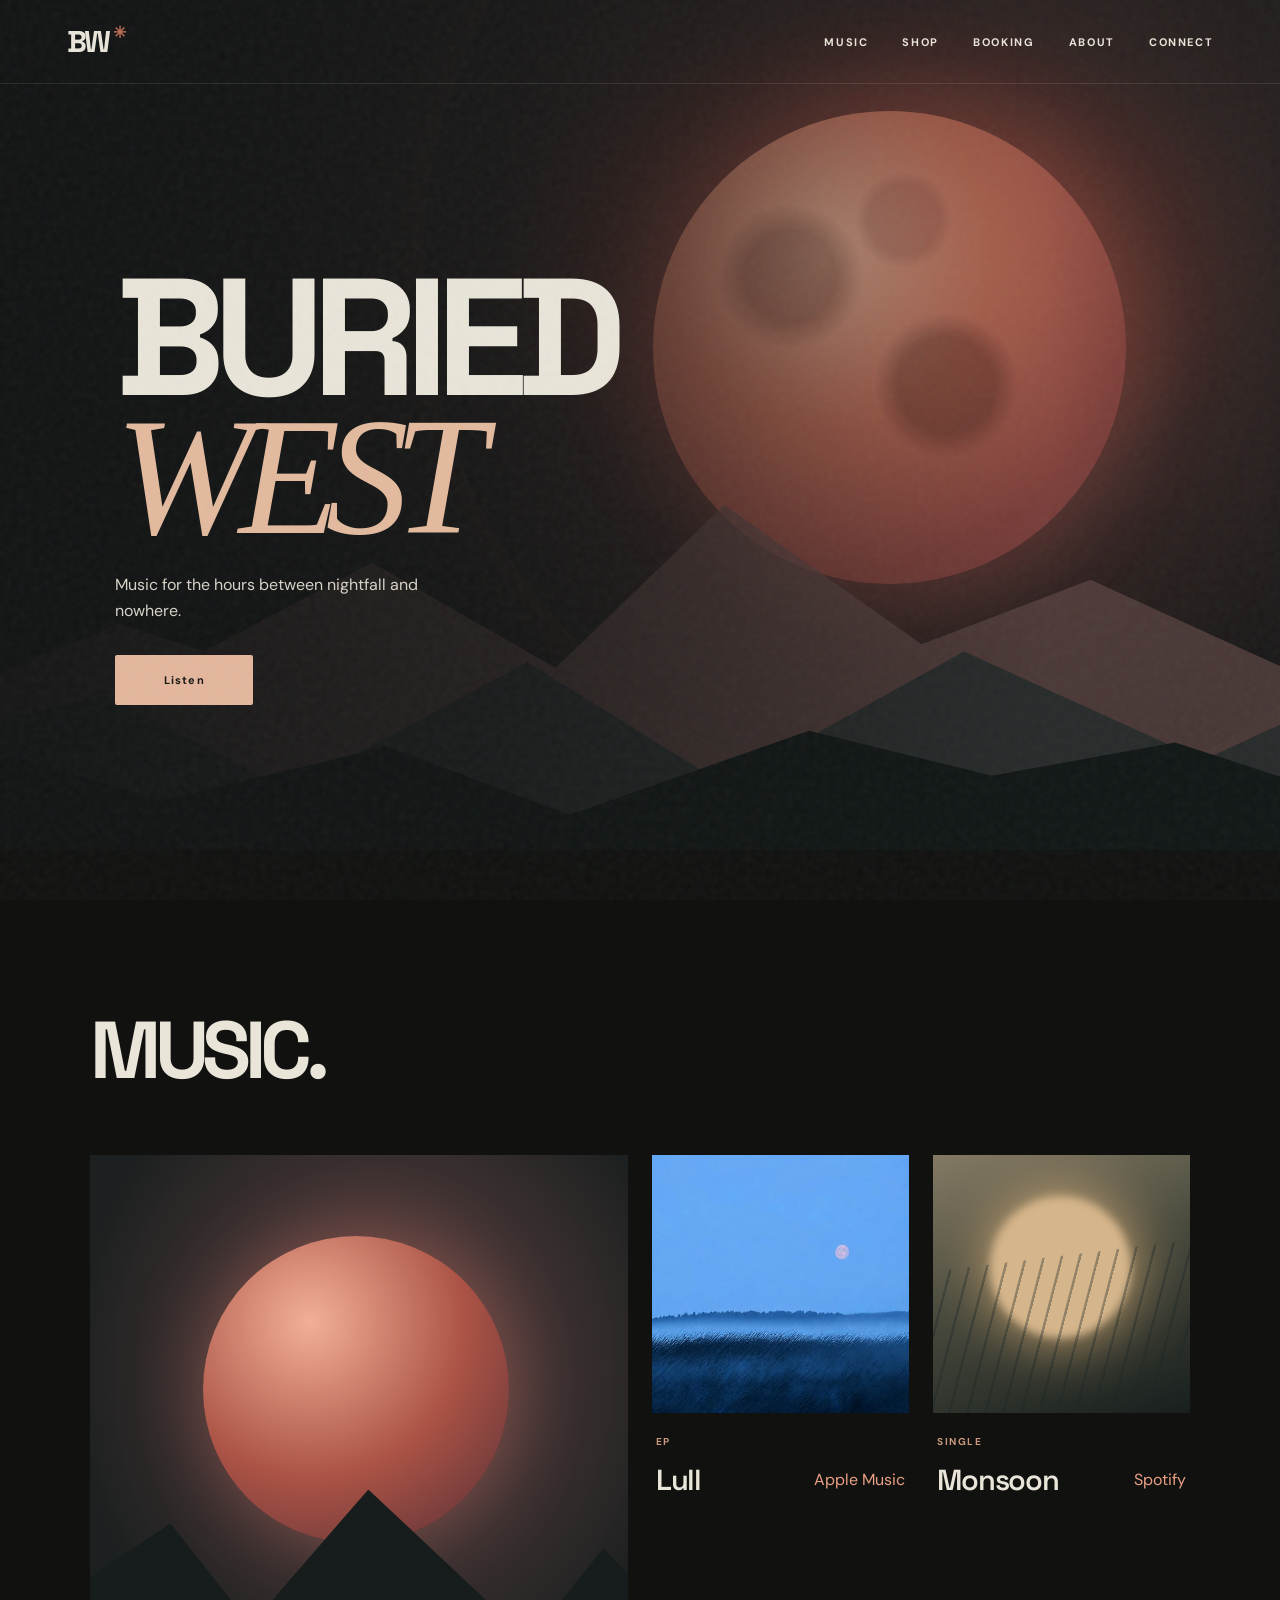
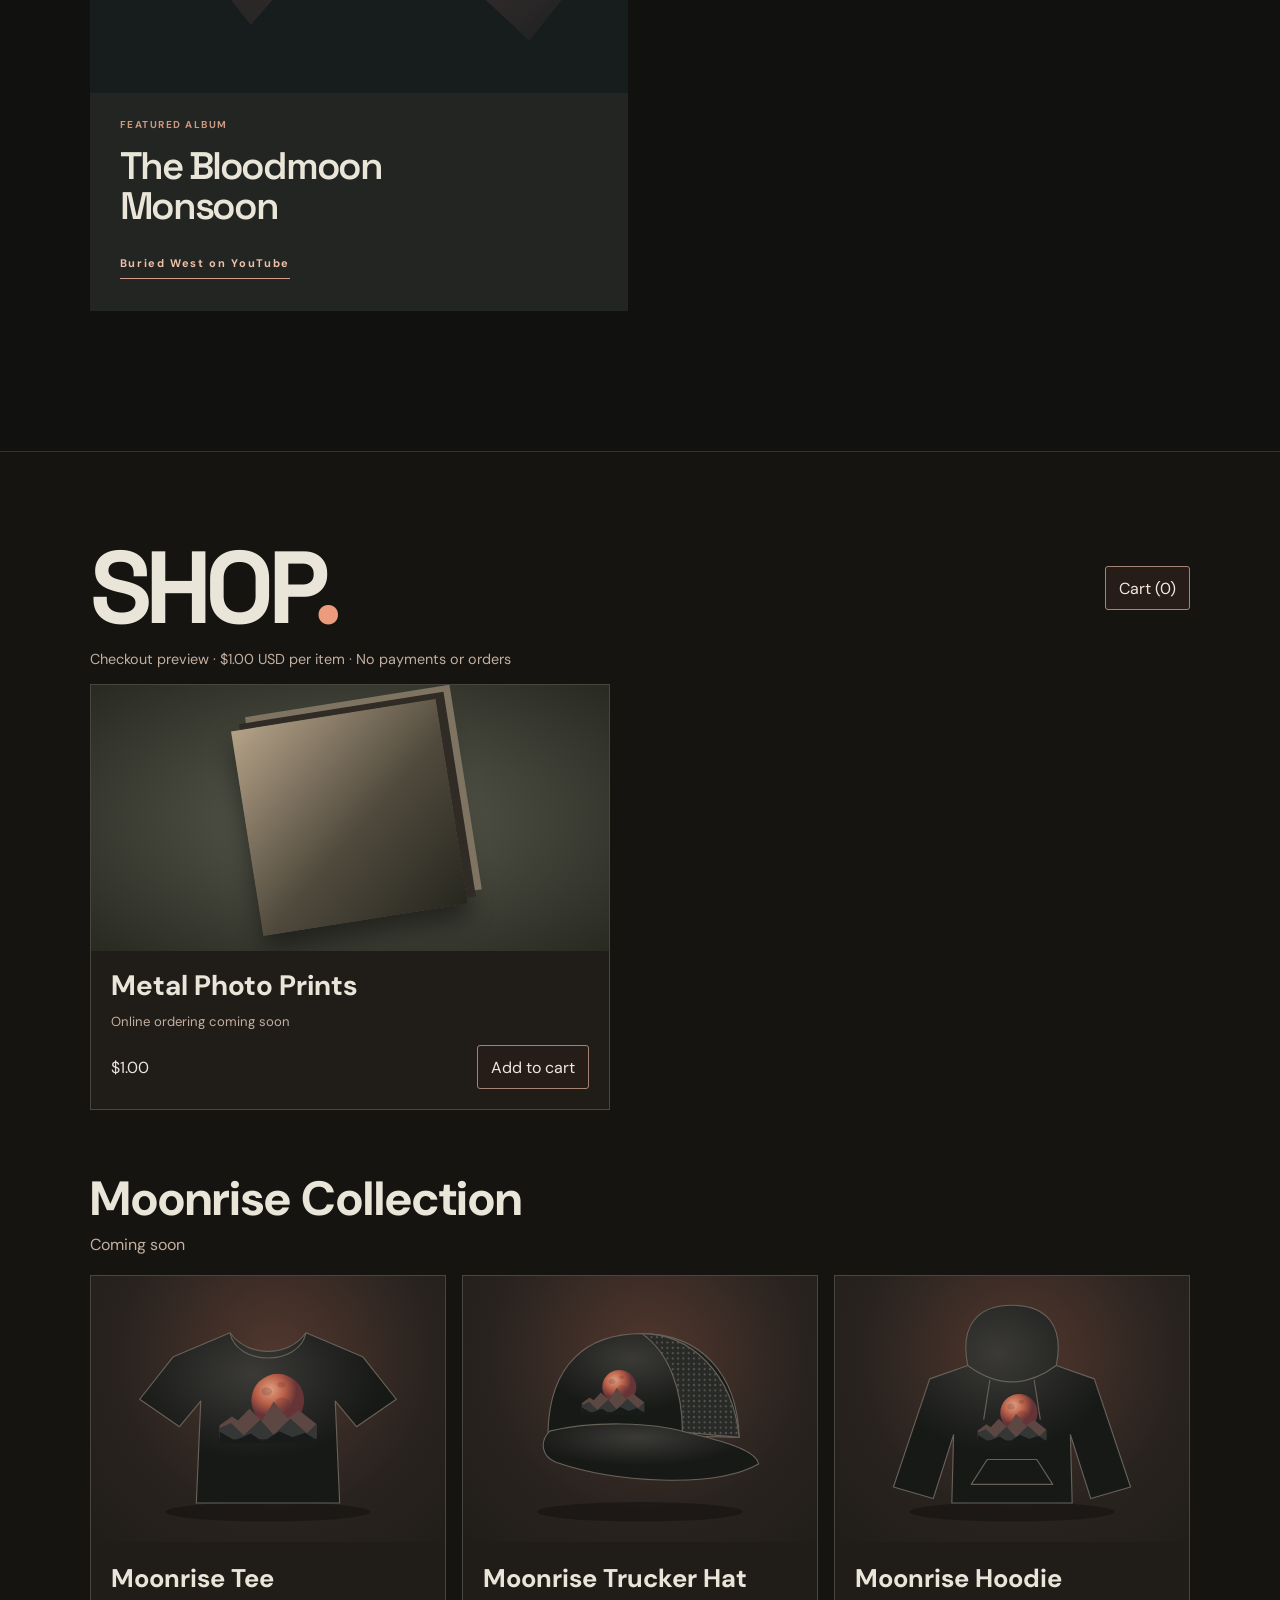
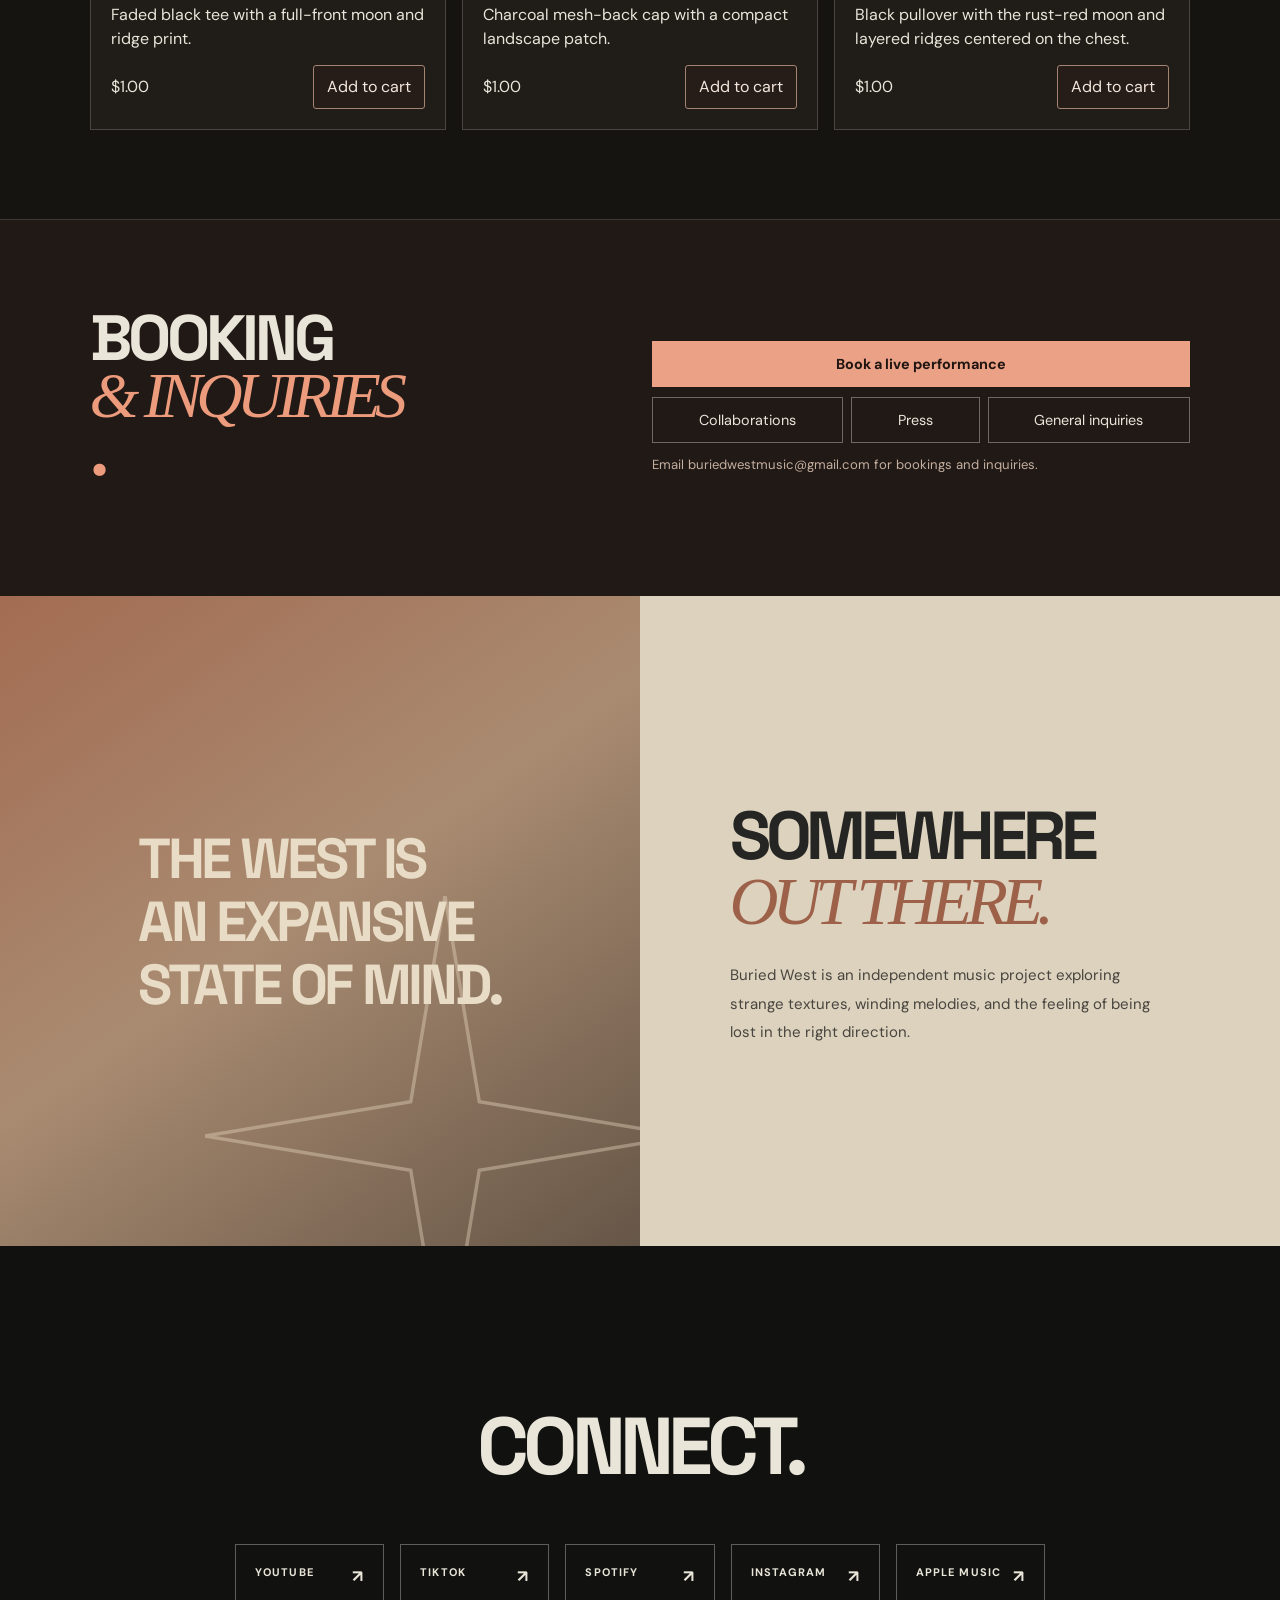
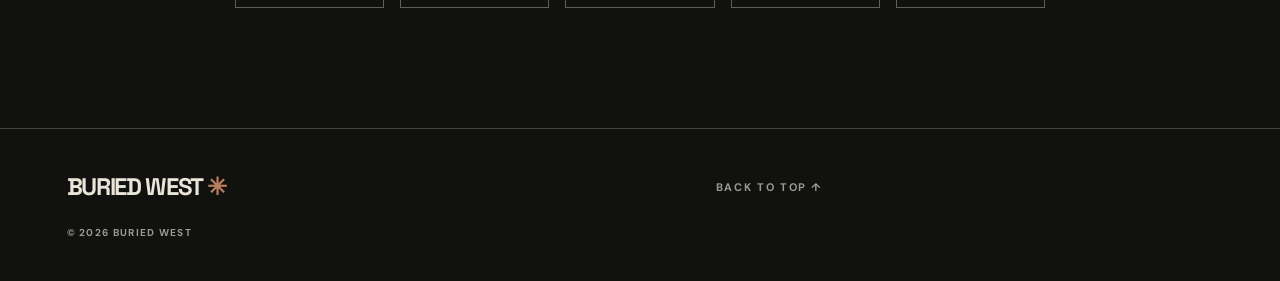
==== index.html @ c168d778 "Polish Buried West and add demo cart" ====
<!DOCTYPE html>
<html lang="en">
<head>
  <meta charset="utf-8" />
  <meta name="viewport" content="width=device-width, initial-scale=1" />
  <meta name="theme-color" content="#10100f" />
  <meta name="description" content="Buried West. Independent music from somewhere between the desert, the mountains, and the moon. Explore The Bloodmoon Monsoon." />
  <meta property="og:title" content="Buried West | The Bloodmoon Monsoon" />
  <meta property="og:description" content="Independent music. Strange weather. New worlds." />
  <meta property="og:type" content="website" />
  <title>Buried West | Music & Strange Weather</title>
  <link rel="icon" type="image/svg+xml" href="favicon.svg" />
  <link rel="stylesheet" href="styles.css?v=polish-1" />
</head>
<body>
  <div class="texture" aria-hidden="true"></div>
  <header class="site-header" id="top">
    <a class="wordmark" href="#top" aria-label="Buried West, home">BW<span class="wordmark-spark">✳</span></a>
    <nav aria-label="Main navigation">
      <a href="#music">MUSIC</a>
      <a href="#shop">SHOP</a>
      <a href="#booking">BOOKING</a>
      <a href="#about">ABOUT</a>
      <a href="#connect">CONNECT</a>
    </nav>
  </header>

  <main>
    <section class="hero" aria-labelledby="hero-title">
      <div class="hero-landscape" aria-hidden="true">
        <div class="halo"></div><div class="moon"></div>
        <div class="mountain mountain-back"></div><div class="mountain mountain-mid"></div><div class="mountain mountain-front"></div>
      </div>
      <div class="hero-content">
        <h1 id="hero-title">BURIED<br><em>WEST</em></h1>
        <p class="hero-subtitle">Music for the hours between nightfall and nowhere.</p>
        <div class="hero-actions">
          <a class="button button-primary" href="#music">Listen</a>
        </div>
      </div>
    </section>


    <section class="section music-section" id="music" aria-labelledby="music-title">
      <div class="section-heading"><div><h2 id="music-title">MUSIC<span>.</span></h2></div></div>
      <div class="release-grid">
        <article class="release release-featured">
          <div class="release-art bloodmoon-art" aria-label="Stylized blood-red moon above mountains, placeholder visual for The Bloodmoon Monsoon"><div class="art-moon"></div><div class="art-ridge"></div></div>
          <div class="release-copy"><p class="tag">FEATURED ALBUM</p><h3>The Bloodmoon<br>Monsoon</h3><a class="underlined-link" href="https://www.youtube.com/@buriedwest" target="_blank" rel="noopener noreferrer">Buried West on YouTube</a></div>
        </article>
        <article class="release release-small"><div class="release-art"><img src="lull-cover.jpg" alt="Lull EP cover by Buried West" width="472" height="472" style="display:block;width:100%;height:100%;object-fit:cover" loading="lazy" /></div><div class="small-copy"><p class="tag">EP</p><h3>Lull</h3><a class="release-listen" href="https://music.apple.com/us/album/monsoon/6785330533?i=6785330534" target="_blank" rel="noopener noreferrer" aria-label="Listen to Monsoon from Lull on Apple Music">Apple Music</a></div></article>
        <article class="release release-small"><div class="release-art monsoon-art"><div class="monsoon-sun"></div></div><div class="small-copy"><p class="tag">SINGLE</p><h3>Monsoon</h3><a class="release-listen" href="https://open.spotify.com/track/30j12um608i6By1sResx1j" target="_blank" rel="noopener noreferrer" aria-label="Listen to Monsoon on Spotify">Spotify</a></div></article>
      </div>
    </section>


    <div class="artist-services">
      <section class="artist-section" id="shop" aria-labelledby="shop-title">
        <div class="store-header">
          <h2 id="shop-title">SHOP<span>.</span></h2>
          <button type="button" class="store-button" id="open-cart">Cart (<span id="cart-count">0</span>)</button>
        </div>
        <p class="store-test-note">Checkout preview · $1.00 USD per item · No payments or orders</p>
        <p id="cart-status" class="visually-hidden" role="status"></p>
        <div class="shop-grid">
          <article class="shop-card shop-feature">
            <div class="shop-art shop-art-releases" aria-hidden="true"><span class="release-sleeve"></span></div>
            <div class="shop-copy">
              
              <h3>Metal Photo Prints</h3>
              
              <p class="shop-note">Online ordering coming soon</p><div class="store-item-actions"><span>$1.00</span><button type="button" class="store-button" data-product="Metal Photo Prints" aria-label="Add Metal Photo Prints to cart">Add to cart</button></div>
            </div>
          </article>
        </div>
        <div class="merch-heading">
          <h3>Moonrise Collection</h3>
          <p>Coming soon</p>
        </div>
        <div class="merch-grid">
          <article class="shop-card">
            <div class="merch-art"><img src="moonrise-tee.svg" alt="Moonrise Tee design mockup with a rust-red moon and mountain ridges" width="400" height="300" loading="lazy"></div>
            <div class="shop-copy"><h4>Moonrise Tee</h4><p>Faded black tee with a full-front moon and ridge print.</p><div class="store-item-actions"><span>$1.00</span><button type="button" class="store-button" data-product="Moonrise Tee" aria-label="Add Moonrise Tee to cart">Add to cart</button></div></div>
          </article>
          <article class="shop-card">
            <div class="merch-art"><img src="moonrise-trucker-hat.svg" alt="Moonrise Trucker Hat design mockup with a rust-red moon and mountain ridges" width="400" height="300" loading="lazy"></div>
            <div class="shop-copy"><h4>Moonrise Trucker Hat</h4><p>Charcoal mesh-back cap with a compact landscape patch.</p><div class="store-item-actions"><span>$1.00</span><button type="button" class="store-button" data-product="Moonrise Trucker Hat" aria-label="Add Moonrise Trucker Hat to cart">Add to cart</button></div></div>
          </article>
          <article class="shop-card">
            <div class="merch-art"><img src="moonrise-hoodie.svg" alt="Moonrise Hoodie design mockup with a rust-red moon and mountain ridges" width="400" height="300" loading="lazy"></div>
            <div class="shop-copy"><h4>Moonrise Hoodie</h4><p>Black pullover with the rust-red moon and layered ridges centered on the chest.</p><div class="store-item-actions"><span>$1.00</span><button type="button" class="store-button" data-product="Moonrise Hoodie" aria-label="Add Moonrise Hoodie to cart">Add to cart</button></div></div>
          </article>
        </div>
      </section>
      <section class="artist-section booking-section" id="booking" aria-labelledby="booking-title">
        <div>
          <h2 id="booking-title">BOOKING <em>&amp; INQUIRIES</em><span>.</span></h2>
          
        </div>
        <div class="booking-options">
          <a class="booking-email booking-primary" href="mailto:buriedwestmusic@gmail.com?subject=Buried%20West%20live%20booking%20inquiry&amp;body=Event%20date%3A%0ACity%3A%0AVenue%3A%0ABrief%20event%20description%3A">Book a live performance</a>
          <div class="booking-secondary">
            <a class="booking-email" href="mailto:buriedwestmusic@gmail.com?subject=Buried%20West%20collaboration%20inquiry">Collaborations</a>
            <a class="booking-email" href="mailto:buriedwestmusic@gmail.com?subject=Buried%20West%20press%20inquiry">Press</a>
            <a class="booking-email" href="mailto:buriedwestmusic@gmail.com?subject=Buried%20West%20general%20inquiry">General inquiries</a>
          </div>
          <p class="shop-note">Email buriedwestmusic@gmail.com for bookings and inquiries.</p>
        </div>
      </section>
    </div>
    <section class="about-section" id="about" aria-labelledby="about-title"><div class="about-design"><span>THE WEST IS<br>AN EXPANSIVE<br>STATE OF MIND.</span><svg class="star" viewBox="0 0 140 140" aria-hidden="true"><path d="M70 0L80 60L140 70L80 80L70 140L60 80L0 70L60 60Z" fill="none" stroke="currentColor" stroke-width="1"/></svg></div><div class="about-copy"><h2 id="about-title">SOMEWHERE<br><em>OUT THERE.</em></h2><p>Buried West is an independent music project exploring strange textures, winding melodies, and the feeling of being lost in the right direction.</p></div></section>
    <section class="connect-section" id="connect" aria-labelledby="connect-title"><h2 id="connect-title">CONNECT<span>.</span></h2><div class="social-links"><a href="https://www.youtube.com/@buriedwest" target="_blank" rel="noopener noreferrer">YOUTUBE <span>↗</span></a><a href="https://www.tiktok.com/@buriedwest" target="_blank" rel="noopener noreferrer">TIKTOK <span>↗</span></a><a href="https://open.spotify.com/artist/3DHJV2hUNNPTGUX0SxPEcs" target="_blank" rel="noopener noreferrer">SPOTIFY <span>↗</span></a><a href="https://www.instagram.com/buriedwest/" target="_blank" rel="noopener noreferrer">INSTAGRAM <span>↗</span></a><a href="https://music.apple.com/us/artist/buried-west/6785065022" target="_blank" rel="noopener noreferrer">APPLE MUSIC <span>↗</span></a></div></section>
  </main>
  <footer><a class="footer-brand" href="#top">BURIED WEST <span>✳</span></a><a href="#top">BACK TO TOP ↑</a><small>© <span id="year">2026</span> BURIED WEST</small></footer>
  <dialog id="store-cart" class="store-cart" aria-labelledby="cart-title">
    <div class="store-header"><h2 id="cart-title">Your cart</h2><button type="button" class="store-button" id="close-cart">Close</button></div>
    <div id="cart-content"></div>
    <div id="cart-summary">
      <p class="cart-total">Subtotal <strong id="cart-total">$0.00</strong></p>
      <p class="store-test-note">Preview only. Shipping, taxes, and payments are disabled.</p>
      <button type="button" class="store-button store-checkout" id="test-checkout">Complete test checkout</button>
    </div>
  </dialog>
  <script src="script.js?v=polish-1" defer></script>
</body></html>
---- styles.css ----
@import url('https://fonts.googleapis.com/css2?family=DM+Sans:wght@400;500;600;700&family=Space+Grotesk:wght@400;500;600;700&display=swap');
:root{--ink:#111210;--paper:#e9e5d9;--rust:#b7583c;--pale:#f1ede1;--muted:#9e9b90}*{box-sizing:border-box}html{scroll-behavior:smooth}body{margin:0;background:var(--ink);color:var(--paper);font-family:'DM Sans',Arial,sans-serif;-webkit-font-smoothing:antialiased}a{color:inherit;text-decoration:none}button,a{touch-action:manipulation}a:focus-visible{outline:2px solid #e6b79c;outline-offset:5px}.texture{position:fixed;inset:0;pointer-events:none;z-index:20;opacity:.14;background-image:url("data:image/svg+xml,%3Csvg viewBox='0 0 160 160' xmlns='http://www.w3.org/2000/svg'%3E%3Cfilter id='n'%3E%3CfeTurbulence type='fractalNoise' baseFrequency='.81' numOctaves='3' stitchTiles='stitch'/%3E%3C/filter%3E%3Crect width='100%25' height='100%25' filter='url(%23n)' opacity='.35'/%3E%3C/svg%3E")}.site-header{height:84px;display:flex;align-items:center;justify-content:space-between;padding:0 clamp(24px,5.2vw,90px);border-bottom:1px solid #ffffff19;position:absolute;z-index:15;top:0;width:100%}.wordmark{font:700 30px 'Space Grotesk',sans-serif;letter-spacing:-.1em}.wordmark-spark{color:#bd6b52;font-size:16px;margin-left:5px;vertical-align:top}.site-header nav{display:flex;gap:36px}.site-header nav a,.header-listen,.eyebrow,.hero-footnote,.tag,.underlined-link,.section-note,.release-disclaimer,.connect-caption,footer,.intro-band,.text-link{font-size:11px;font-weight:700;letter-spacing:.15em}.site-header nav a,.header-listen{transition:color .2s}.site-header nav a:hover,.header-listen:hover{color:#ec9b7c}.header-listen{border:1px solid #e9e5d96b;border-radius:999px;padding:12px 19px}.hero{height:min(850px,100svh);min-height:630px;position:relative;display:flex;align-items:center;overflow:hidden;background:radial-gradient(ellipse at 69% 31%,#69352c 0%,#2a2322 31%,#131515 69%,#101312 100%)}.hero:before{content:"";position:absolute;inset:0;background:linear-gradient(90deg,#121414ee 0%,#121414a8 39%,transparent 82%);z-index:2}.hero-landscape{position:absolute;inset:0;overflow:hidden}.moon{position:absolute;width:min(37vw,490px);aspect-ratio:1;right:12%;top:13%;border-radius:50%;background:radial-gradient(circle at 36% 30%,#e0a182 0%,#b95f48 38%,#863d37 72%,#663337 100%);box-shadow:0 0 75px 18px #c95d4e48,0 0 200px 70px #ad413833;filter:saturate(.85)}.moon:after{content:"";position:absolute;inset:0;border-radius:50%;background:radial-gradient(circle at 62% 58%,#2c191a44 0 12%,transparent 18%),radial-gradient(circle at 29% 35%,#5e343552 0 10%,transparent 16%),radial-gradient(circle at 53% 23%,#6f37382b 0 8%,transparent 11%);mix-blend-mode:multiply}.halo{position:absolute;right:-18%;top:-33%;width:85%;aspect-ratio:1;border-radius:50%;border:1px solid #ff977514;box-shadow:0 0 80px #d07a5220}.mountain{position:absolute;inset:auto -5% 0;height:40%;clip-path:polygon(0 73%,13% 51%,19% 59%,31% 33%,44% 64%,56% 16%,70% 57%,82% 38%,100% 72%,100% 100%,0 100%)}.mountain-back{bottom:7%;background:#5d4743;opacity:.7;filter:blur(5px)}.mountain-mid{height:32%;background:#282b2b;clip-path:polygon(0 58%,12% 43%,25% 78%,42% 31%,56% 76%,73% 27%,90% 67%,100% 43%,100% 100%,0 100%)}.mountain-front{height:23%;background:#111716;clip-path:polygon(0 40%,16% 75%,32% 47%,45% 82%,62% 39%,75% 62%,88% 45%,100% 73%,100% 100%,0 100%)}.hero-content{position:relative;z-index:5;margin:92px clamp(24px,9vw,145px) 0}.eyebrow{color:#e8af92}.asterisk{font-size:16px;margin-right:11px}h1,h2,h3,p{margin-top:0}h1,h2{font-family:'Space Grotesk',Arial,sans-serif;font-weight:700;letter-spacing:-.075em}h1{font-size:clamp(90px,13vw,210px);line-height:.83;margin:31px 0 26px}h1 em,h2 em{font-family:Georgia,serif;font-style:italic;font-weight:400;letter-spacing:-.09em}h1 em{color:#e3ba9e}.hero-subtitle{max-width:330px;font-size:16px;line-height:1.65;color:#d7d3c9}.hero-actions{display:flex;gap:26px;align-items:center;margin-top:30px;flex-wrap:wrap}.button{border-radius:2px;display:inline-flex;align-items:center;justify-content:space-between;gap:28px;padding:18px 19px;font-weight:700;font-size:11px;letter-spacing:.11em;transition:transform .2s,background .2s}.button:hover{transform:translateY(-2px)}.button-primary{background:#e4b79d;color:#151513}.button-primary:hover{background:#f2cbb3}.text-link{border-bottom:1px solid #e6ddcb;padding-bottom:8px}.hero-footnote{position:absolute;z-index:5;bottom:32px;left:clamp(24px,5.2vw,90px);right:clamp(24px,5.2vw,90px);display:flex;justify-content:space-between;color:#bbb9b0;font-size:10px}.intro-band{display:flex;align-items:center;justify-content:space-around;gap:20px;background:#d9c8ad;color:#292421;padding:19px 30px;text-align:center}.intro-band p{margin:0}.intro-band span{font-size:18px}.section{max-width:1480px;margin:auto;padding:140px clamp(24px,7vw,110px)}.section-heading{display:flex;justify-content:space-between;align-items:end;margin-bottom:65px;gap:20px}.section-heading h2,.about-copy h2,.connect-section h2{font-size:clamp(46px,6.3vw,96px);line-height:.97;margin:22px 0 0}.section-heading h2 em,.about-copy h2 em{color:#bb7f69}.muted{color:#b58d77}.section-note{max-width:195px;line-height:2;color:#9e9b90;margin-bottom:8px}.release-grid{display:grid;grid-template-columns:1.15fr .55fr .55fr;gap:24px}.release{min-width:0}.release-featured{background:#232522}.release-art{aspect-ratio:1;position:relative;overflow:hidden}.bloodmoon-art{background:radial-gradient(ellipse at 54% 40%,#774e4a 0,#3b3030 45%,#1d2020 75%)}.art-moon{position:absolute;aspect-ratio:1;width:57%;left:21%;top:15%;border-radius:50%;background:radial-gradient(circle at 35% 28%,#f2b096,#aa5245 53%,#522e36);box-shadow:0 0 70px #ae655c80}.art-ridge{position:absolute;bottom:-2%;height:42%;width:115%;left:-8%;background:#171c1c;clip-path:polygon(0 57%,20% 20%,33% 65%,52% 5%,78% 72%,90% 31%,100% 60%,100% 100%,0 100%)}.art-stamp{position:absolute;bottom:20px;left:22px;font-size:10px;letter-spacing:.2em;font-weight:700;color:#e9dacf;z-index:2}.release-copy{padding:25px 30px 32px}.tag{color:#cc987f;font-size:10px}.release-copy h3{font:600 clamp(26px,3vw,46px)/1.03 'Space Grotesk';letter-spacing:-.06em;margin:15px 0}.release-copy>p:not(.tag){color:#bdbdb4;font-size:14px;line-height:1.7;max-width:330px}.underlined-link{display:inline-block;border-bottom:1px solid #d0a08b;padding:12px 0 8px;margin-top:4px;color:#efc0a8}.lull-art{background:linear-gradient(150deg,#2a3338,#51565b 45%,#202727)}.lull-circle{position:absolute;width:59%;aspect-ratio:1;top:17%;left:21%;border-radius:50%;background:radial-gradient(circle at 38% 34%,#e0d4bf,#807e78 63%,#32353a);box-shadow:0 0 55px #dbd2b64b}.monsoon-art{background:linear-gradient(160deg,#837a64,#494a3e 46%,#181f1d)}.monsoon-sun{position:absolute;left:22%;top:16%;width:55%;aspect-ratio:1;border-radius:50%;background:#d5b58b;filter:blur(4px);box-shadow:0 0 60px #d9af76}.monsoon-art:before{content:"";position:absolute;z-index:1;inset:39% 0 0;background:repeating-linear-gradient(105deg,transparent 0 15px,#1b27275c 16px 18px);transform:skewY(-7deg)}.small-copy{display:flex;align-items:center;gap:10px;flex-wrap:wrap;padding:22px 4px}.small-copy .tag{width:100%;margin:0}.small-copy h3{font:600 29px 'Space Grotesk';letter-spacing:-.04em;margin:0;flex:1}.small-copy a{font-size:22px}.release-disclaimer{color:#84847d;font-weight:500;line-height:1.7;font-size:10px;letter-spacing:.03em;margin:28px 0 0}.about-section{display:grid;grid-template-columns:1fr 1fr;min-height:650px;background:#dcd2bd;color:#252524}.about-design{position:relative;overflow:hidden;display:flex;align-items:center;justify-content:center;background:linear-gradient(145deg,#a36c52,#a98b71 48%,#665647);padding:60px}.about-design>span{position:relative;z-index:2;font:700 clamp(36px,4.4vw,65px)/1.12 'Space Grotesk';letter-spacing:-.06em;color:#e8dcc6}.star{position:absolute;right:-7%;bottom:-20%;width:75%;color:#e9d8c2;opacity:.4}.about-copy{padding:clamp(65px,9vw,145px) clamp(30px,7vw,110px);display:flex;flex-direction:column;align-items:flex-start;justify-content:center}.about-copy h2{margin-bottom:26px;font-size:clamp(43px,5.3vw,76px)}.about-copy h2 em{color:#9d6049}.about-copy>p:not(.eyebrow){font-size:15px;line-height:1.9;max-width:420px;color:#48443f}.about-copy .underlined-link{color:#754a3c;border-color:#754a3c;margin-top:12px}.connect-section{padding:140px 24px 120px;text-align:center}.connect-section h2{margin:22px 0 20px}.connect-section em{color:#c58a72}.connect-section>p:not(.eyebrow):not(.connect-caption){color:#b5b2a8;line-height:1.7}.social-links{display:flex;gap:16px;max-width:810px;margin:58px auto 0}.social-links a{flex:1;display:flex;justify-content:space-between;gap:10px;padding:20px 19px;border:1px solid #5c5e58;font-weight:700;letter-spacing:.1em;font-size:11px;text-align:left;transition:background .2s}.social-links a:hover{background:#2d2d2a}.social-links span{font-size:17px}.connect-caption{font-size:10px;letter-spacing:.03em;color:#8c8983;margin-top:26px;font-weight:400}footer{border-top:1px solid #44443e;display:grid;grid-template-columns:1fr 1fr 1fr;gap:24px;padding:42px clamp(24px,5.2vw,90px);align-items:center;color:#999a92}footer .footer-brand{font:700 24px 'Space Grotesk';color:var(--paper);letter-spacing:-.055em}footer .footer-brand span{color:#bb7e60}footer>a:nth-of-type(2){text-align:right}footer small{grid-column:1/-1;font-size:10px;letter-spacing:.13em}
@media(max-width:950px){.release-grid{grid-template-columns:1fr 1fr}.release-featured{grid-column:1/-1;display:grid;grid-template-columns:1fr 1fr}.release-featured .release-art{height:100%;aspect-ratio:auto;min-height:300px}.release-copy{display:flex;flex-direction:column;justify-content:center}.section{padding:95px 32px}.about-section{min-height:550px}.about-copy{padding:55px 32px}.moon{width:48vw;right:3%}}@media(max-width:620px){.site-header{height:72px;padding:0 20px}.site-header nav{gap:14px}.site-header nav a{font-size:9px;letter-spacing:.07em}.header-listen{display:none}.hero{min-height:660px;max-height:790px;height:94svh}.hero-content{margin:74px 25px 0}.hero:before{background:linear-gradient(0deg,#121414ec 0%,#1214148c 52%,#12141433 100%)}.moon{width:80vw;top:16%;right:-12%;opacity:.75}h1{font-size:clamp(82px,19vw,132px)}.hero-subtitle{font-size:14px;max-width:260px}.hero-actions{gap:21px}.text-link{font-size:10px}.hero-footnote{left:25px;right:25px;font-size:8px}.intro-band{font-size:9px;padding:16px 10px}.intro-band span{display:none}.section{padding:78px 22px}.section-heading{display:block;margin-bottom:37px}.section-heading h2{font-size:clamp(45px,10vw,65px)}.section-note{margin:24px 0 0}.release-grid{gap:14px}.release-featured{display:block}.release-featured .release-art{aspect-ratio:1;min-height:0}.release-copy{padding:24px}.release-copy h3{font-size:35px}.small-copy h3{font-size:22px}.small-copy{padding:17px 0}.about-section{grid-template-columns:1fr}.about-design{min-height:370px}.about-copy{padding:80px 25px}.about-copy h2{font-size:58px}.connect-section{padding:90px 24px}.connect-section h2{font-size:72px}.social-links{display:block;margin-top:40px}.social-links a{margin:12px 0}footer{display:flex;flex-direction:column;text-align:center;gap:20px}footer>a:nth-of-type(2){text-align:center}}@media(prefers-reduced-motion:reduce){html{scroll-behavior:auto}*{transition:none!important}}

.artist-services{background:#161411;color:#e9e5d9;border-top:1px solid #ffffff22}
.artist-section{padding:clamp(42px,7vw,100px) clamp(24px,7vw,110px);scroll-margin-top:20px}
.artist-section h2{margin:0 0 24px;font-size:clamp(2.7rem,8vw,7rem);line-height:.9;letter-spacing:-.065em}
.artist-section h2 span{color:#ec9b7c}
.shop-grid{display:grid;grid-template-columns:minmax(0, 520px);gap:16px}
.shop-card{background:#201d19;border:1px solid #e9e5d933;min-width:0}
.shop-art{aspect-ratio:1.95;position:relative;overflow:hidden;display:grid;place-items:center}
.shop-art-releases{background:radial-gradient(ellipse,#5b5d50,#282a22)}
.release-sleeve{width:40%;aspect-ratio:1;transform:rotate(-9deg);background:linear-gradient(140deg,#b5a288,#504a3d 55%,#27271f);box-shadow:9px -6px 0 #302b25,16px -12px 0 #7f7462,0 14px 24px #0007}
.shop-copy{padding:20px}
.shop-copy h3{font-size:clamp(1.25rem,2.2vw,2rem);line-height:1.1;margin:0 0 10px}
.shop-copy .tag{color:#ec9b7c;margin:0 0 10px}
.shop-copy p,.booking-section p{font-size:1rem;line-height:1.5;margin:0 0 12px}
.artist-section .shop-note{font-size:.82rem;color:#c3afa0;margin:0}
.booking-section{display:grid;grid-template-columns:1fr 1fr;gap:24px;border-top:1px solid #ffffff22;background:#211915;align-items:center}
.booking-section h2{font-size:clamp(2.5rem,5vw,5rem)}
.booking-section h2 em{display:block;color:#ec9b7c}
.booking-email{display:inline-flex;align-items:center;justify-content:center;background:none;color:#e9e5d9;border:1px solid #e9e5d963;padding:12px 14px;min-height:46px;font:inherit;font-size:.9rem;text-align:center}
.booking-primary{background:#eaa186;color:#201511;border-color:#eaa186;font-weight:700;width:100%;margin-bottom:10px}
.booking-secondary{display:flex;flex-wrap:wrap;gap:8px;margin-bottom:12px}
.booking-secondary .booking-email{flex:1 1 auto}
@media(max-width:740px){
  .shop-grid{grid-template-columns:1fr;gap:12px}
  .shop-feature{grid-column:1/-1}
  .booking-section{grid-template-columns:1fr;gap:16px}
  .shop-copy{padding:14px}
  .site-header nav{flex-wrap:wrap;justify-content:flex-end;column-gap:9px;row-gap:8px}
}
@media(max-width:350px){.site-header{padding-inline:12px}}

.merch-heading{margin-block:clamp(35px,5vw,65px) 18px}
.merch-heading h3{font-size:clamp(1.65rem,4vw,3rem);line-height:1.05;margin:0 0 8px}
.merch-heading p{color:#c3afa0;margin:0;line-height:1.5}
.merch-grid{display:grid;grid-template-columns:repeat(3,minmax(0,1fr));gap:16px}
.merch-art{background:radial-gradient(ellipse at 52% 30%,#51372e,#29231f 60%,#201d19)}
.merch-art img{display:block;width:100%;height:auto}
.merch-grid h4{font-size:clamp(1.15rem,2vw,1.6rem);margin:0 0 8px}
.merch-grid .shop-copy p{margin:0}
@media(max-width:740px){.merch-grid{grid-template-columns:repeat(2,minmax(0,1fr));gap:12px}}
@media(max-width:470px){.merch-grid{grid-template-columns:1fr}}

.hero-actions .button-primary{min-width:138px;justify-content:center}
.site-header nav{margin-left:auto;gap:clamp(10px,3vw,34px)}
.site-header nav a{display:inline-flex;align-items:center;min-height:44px}
.small-copy .release-listen{position:static;display:inline-flex;align-items:center;min-height:44px;width:auto;height:auto;border:0;padding:0;font:inherit;color:#e9a084}
.store-header,.store-item-actions,.cart-total,.cart-row{display:flex;align-items:center;justify-content:space-between;gap:12px}
.store-header h2{margin:0}
.store-test-note{font-size:.9rem;color:#c3afa0;margin:16px 0}
.store-button{min-height:44px;padding:8px 13px;border:1px solid #a58473;background:#261d19;color:#f4e6dc;font:inherit;cursor:pointer;border-radius:3px}
.store-button:hover{background:#49332a}
.store-button:focus-visible,.release-listen:focus-visible{outline:2px solid #ec9b7c;outline-offset:3px}
.store-item-actions{margin-top:auto;padding-top:14px}
.merch-grid .shop-card,.merch-grid .shop-copy{display:flex;flex-direction:column}
.merch-grid .shop-copy{flex:1}
.store-cart{width:min(540px,calc(100% - 32px));max-height:85dvh;overflow:auto;background:#211915;color:#e9e5d9;border:1px solid #a58473;padding:clamp(16px,4vw,28px)}
.store-cart::backdrop{background:#090807ba}
.cart-row{flex-wrap:wrap;border-bottom:1px solid #a5847355;padding:12px 0}
.cart-controls{display:flex;align-items:center;gap:8px}
.cart-controls .store-button{min-width:44px}
.cart-total{padding-top:12px}
.store-checkout{background:#eaa186;color:#201511;font-weight:700;width:100%}
.store-checkout:hover{background:#f3b49e}
.visually-hidden{position:absolute;width:1px;height:1px;overflow:hidden;clip-path:inset(50%);white-space:nowrap}
@media(max-width:440px){.site-header{padding-inline:13px}.site-header nav{gap:4px 8px}.site-header nav a{letter-spacing:.04em}.store-item-actions{flex-wrap:wrap}}
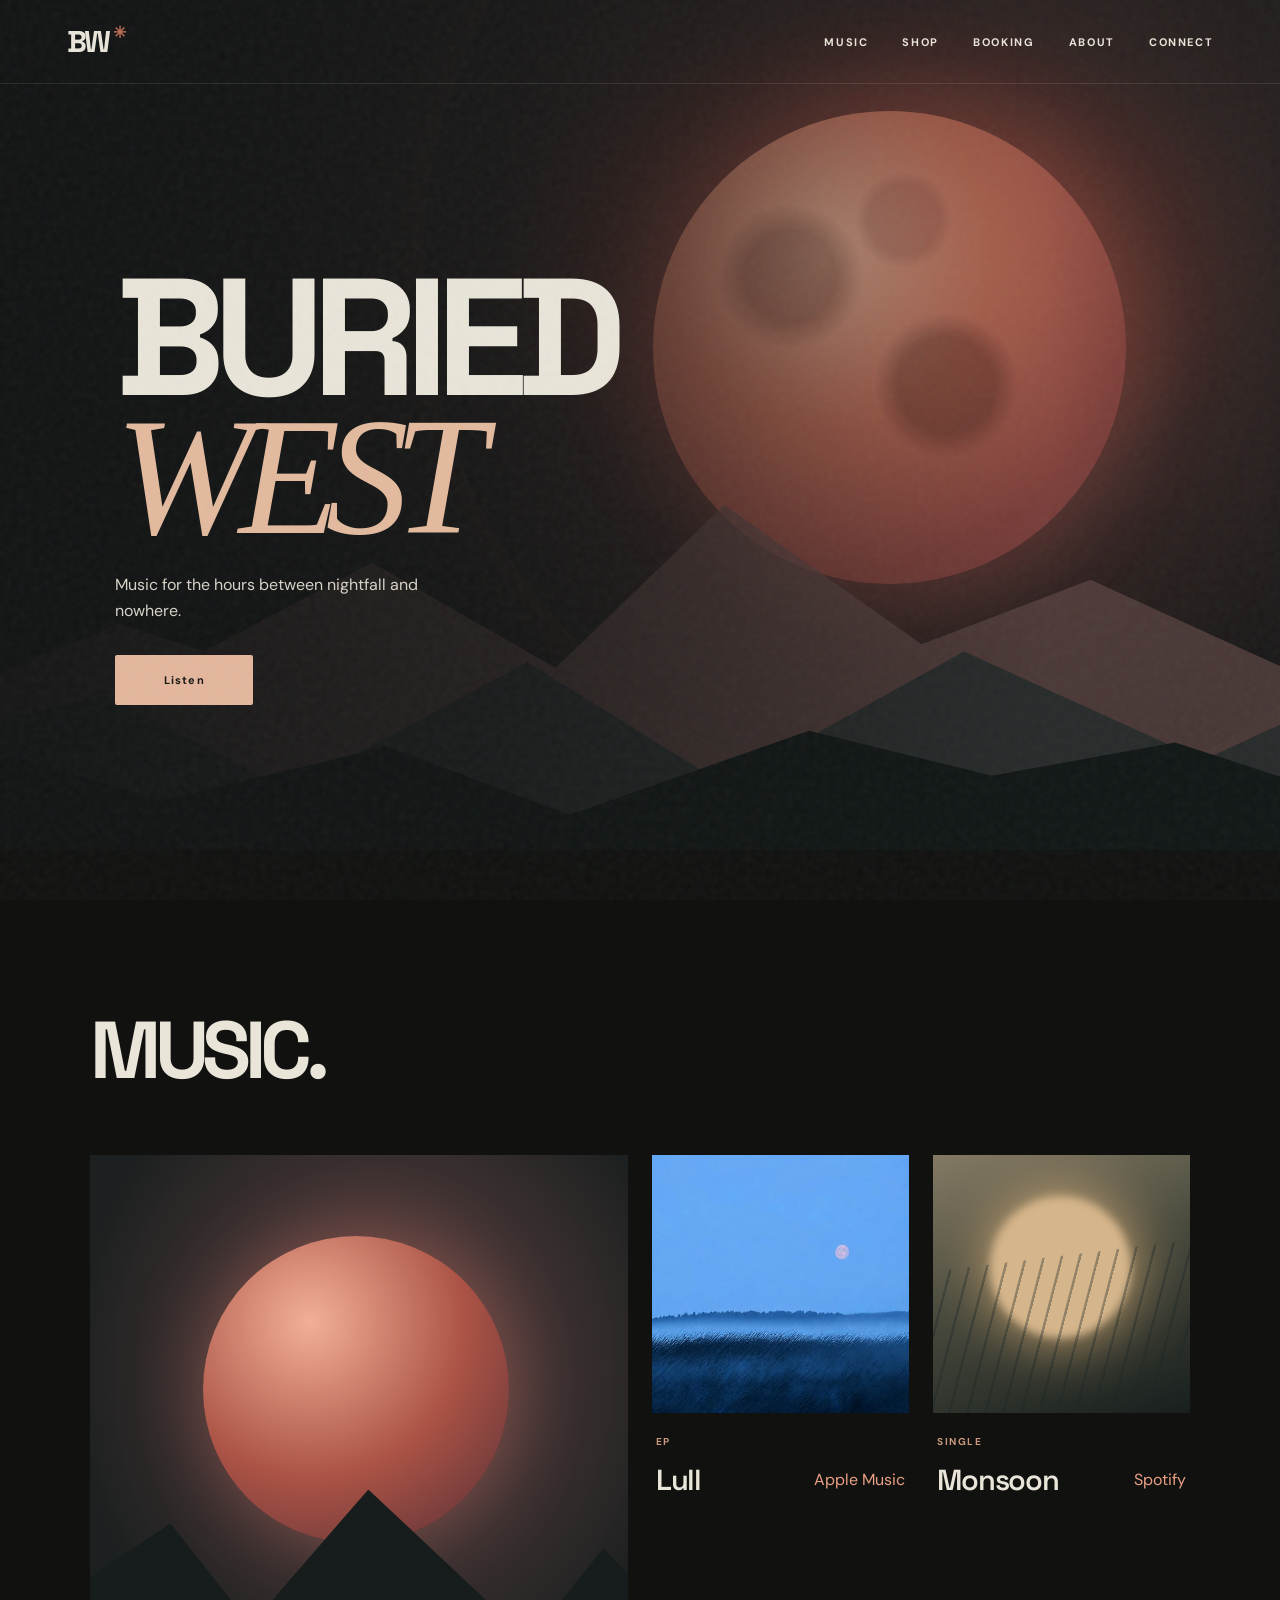
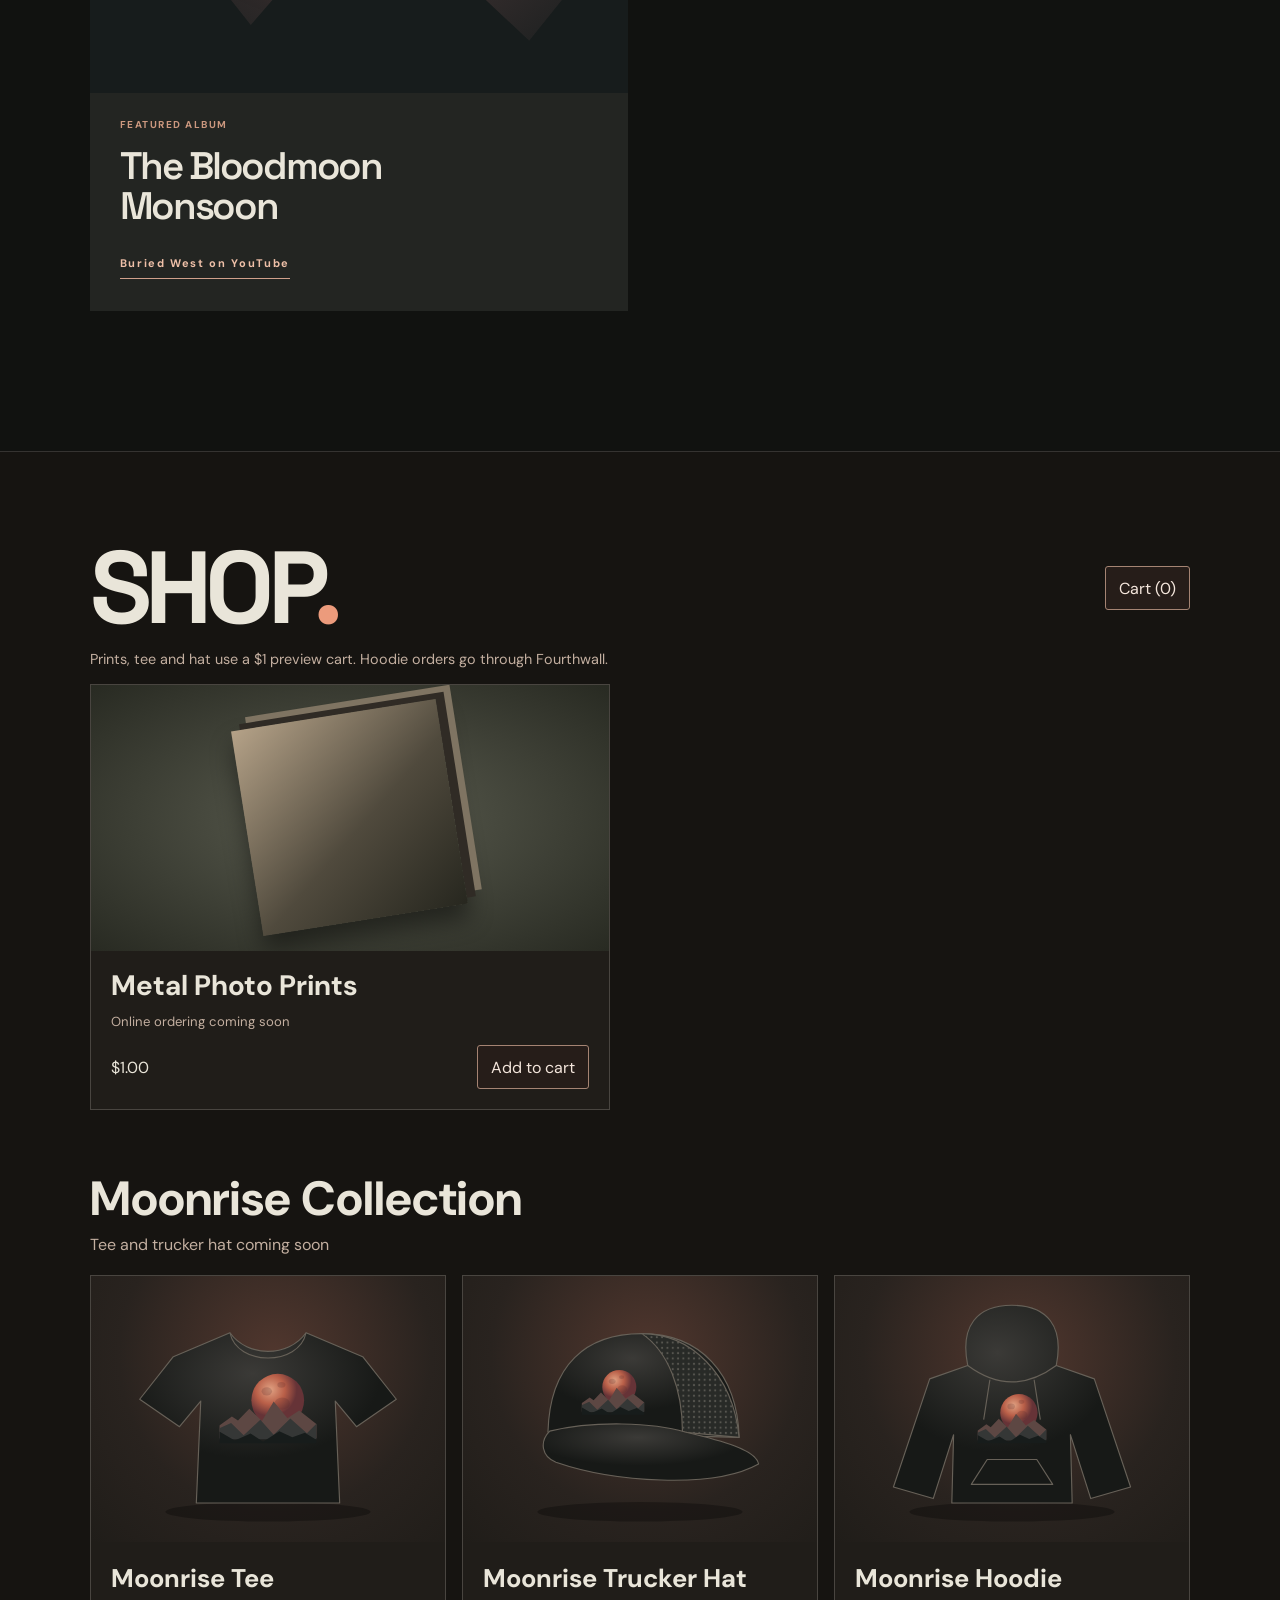
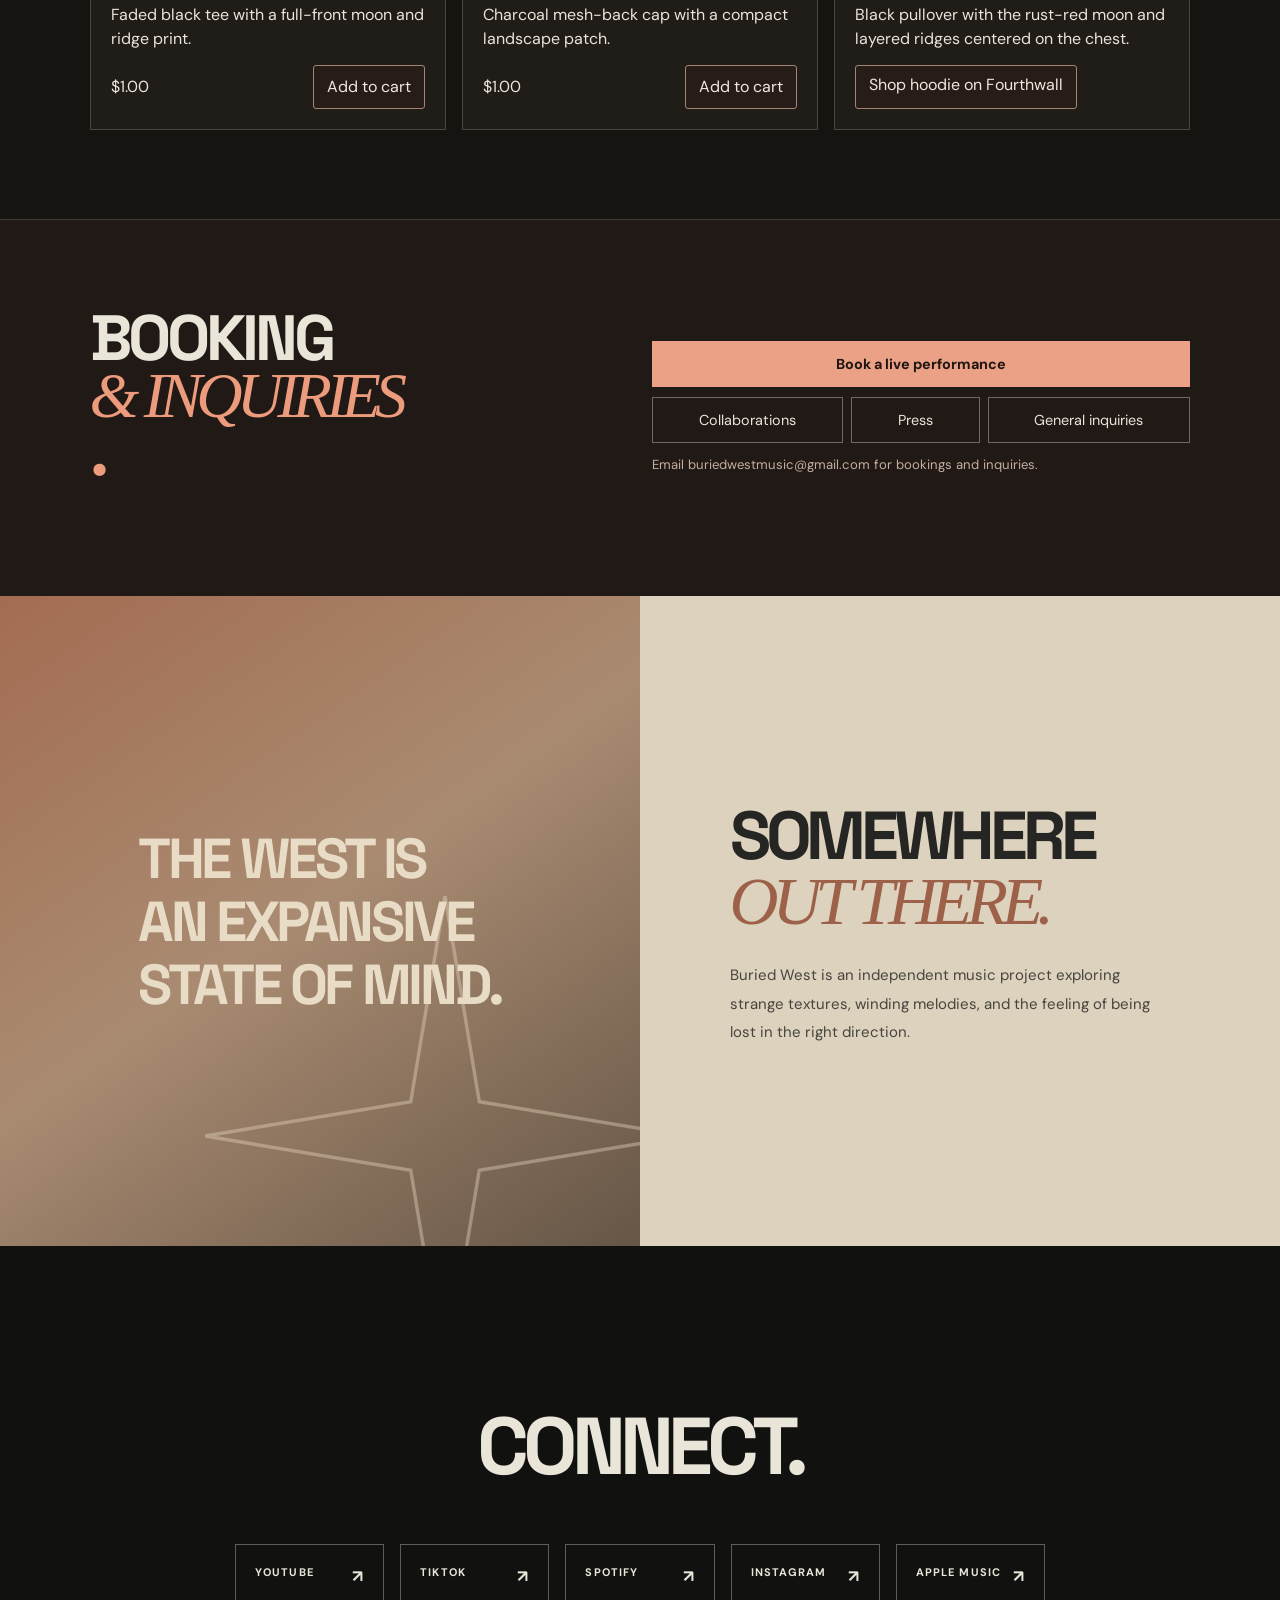
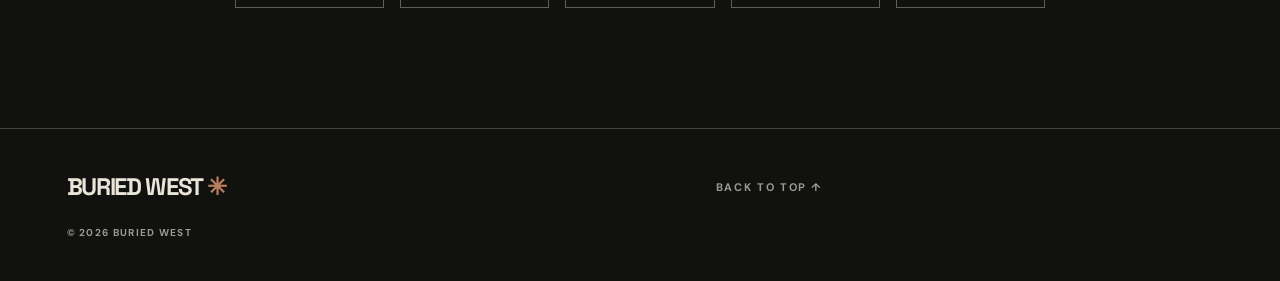
==== commit e19eb13d: "Connect Moonrise Hoodie to the Fourthwall shop Updated product descriptions and notes in the store s" ====
--- a/index.html
+++ b/index.html
@@ -60,7 +60,7 @@
           <h2 id="shop-title">SHOP<span>.</span></h2>
           <button type="button" class="store-button" id="open-cart">Cart (<span id="cart-count">0</span>)</button>
         </div>
-        <p class="store-test-note">Checkout preview · $1.00 USD per item · No payments or orders</p>
+        <p class="store-test-note">Prints, tee and hat use a $1 preview cart. Hoodie orders go through Fourthwall.</p>
         <p id="cart-status" class="visually-hidden" role="status"></p>
         <div class="shop-grid">
           <article class="shop-card shop-feature">
@@ -75,7 +75,7 @@
         </div>
         <div class="merch-heading">
           <h3>Moonrise Collection</h3>
-          <p>Coming soon</p>
+          <p>Tee and trucker hat coming soon</p>
         </div>
         <div class="merch-grid">
           <article class="shop-card">
@@ -88,7 +88,7 @@
           </article>
           <article class="shop-card">
             <div class="merch-art"><img src="moonrise-hoodie.svg" alt="Moonrise Hoodie design mockup with a rust-red moon and mountain ridges" width="400" height="300" loading="lazy"></div>
-            <div class="shop-copy"><h4>Moonrise Hoodie</h4><p>Black pullover with the rust-red moon and layered ridges centered on the chest.</p><div class="store-item-actions"><span>$1.00</span><button type="button" class="store-button" data-product="Moonrise Hoodie" aria-label="Add Moonrise Hoodie to cart">Add to cart</button></div></div>
+            <div class="shop-copy"><h4>Moonrise Hoodie</h4><p>Black pullover with the rust-red moon and layered ridges centered on the chest.</p><div class="store-item-actions"><a class="store-button" href="https://buried-west-shop.fourthwall.com/products/buried-west-hoodie">Shop hoodie on Fourthwall</a></div></div>
           </article>
         </div>
       </section>
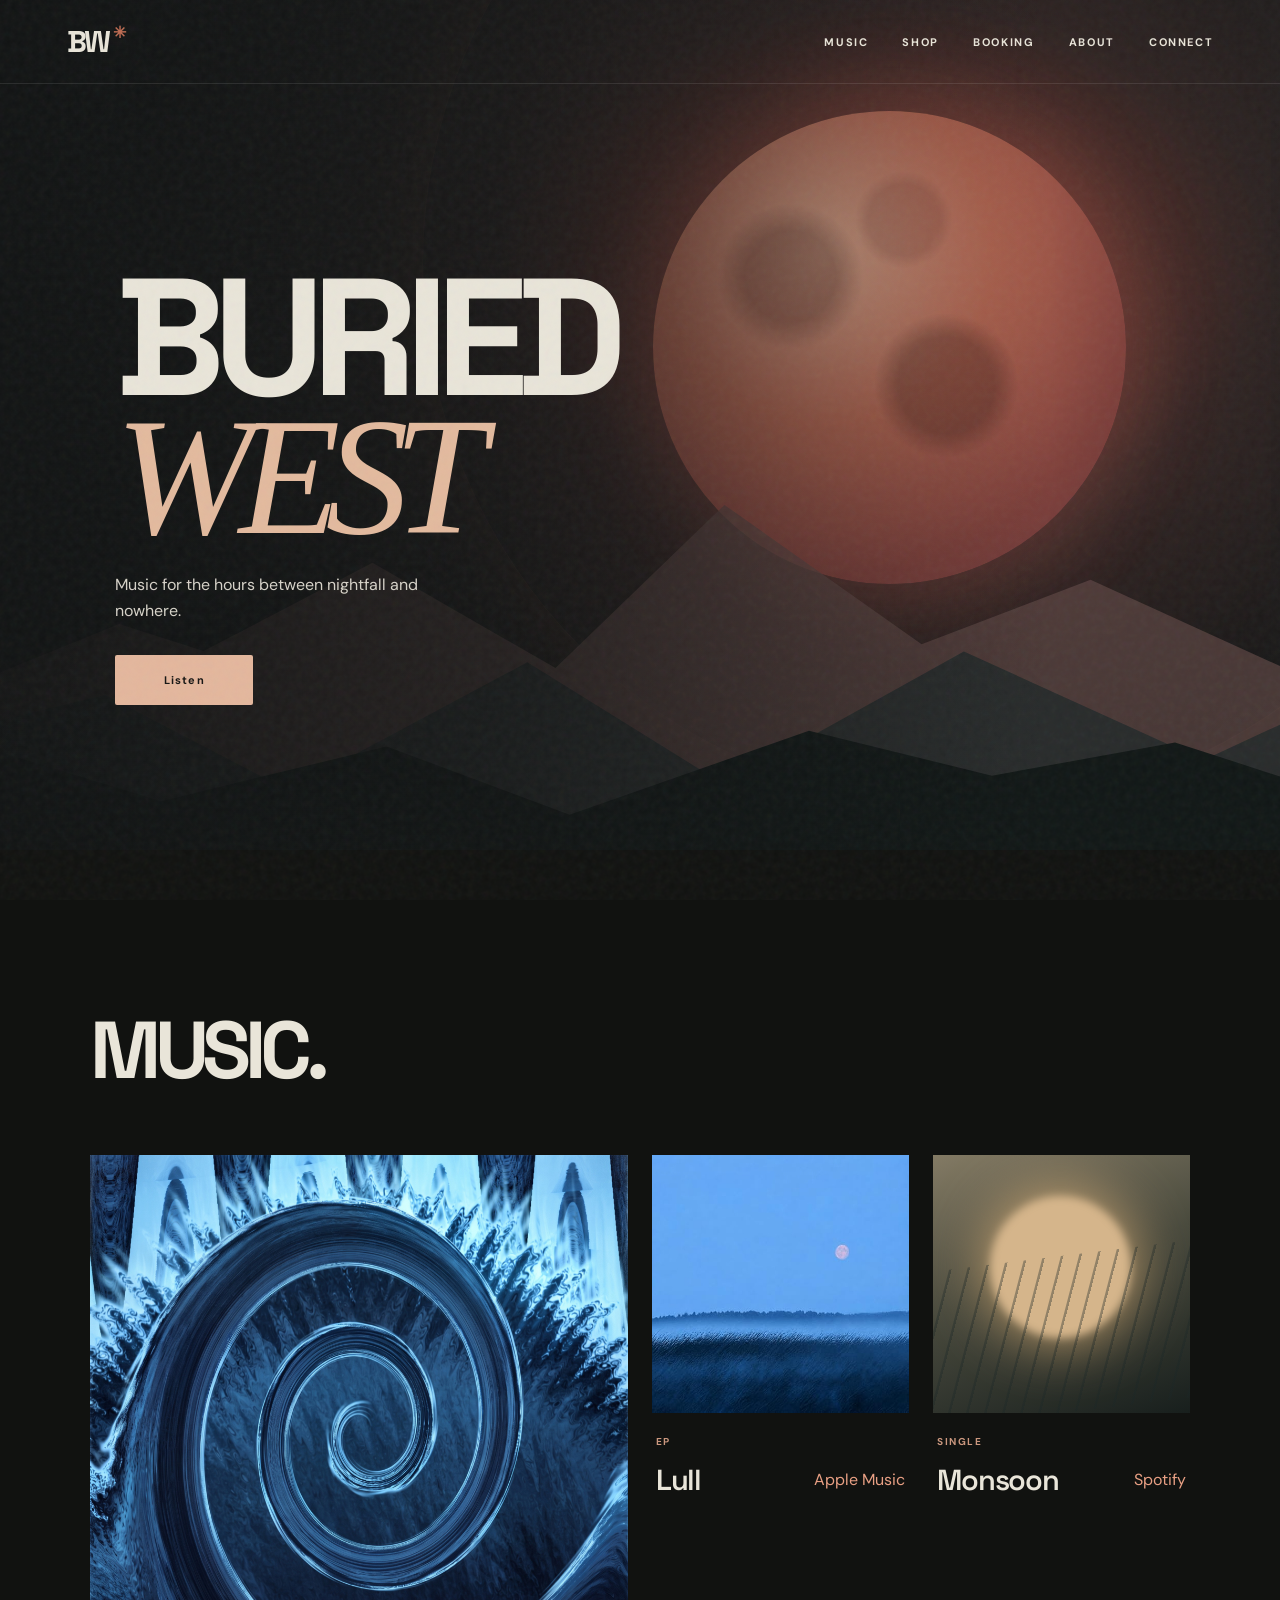
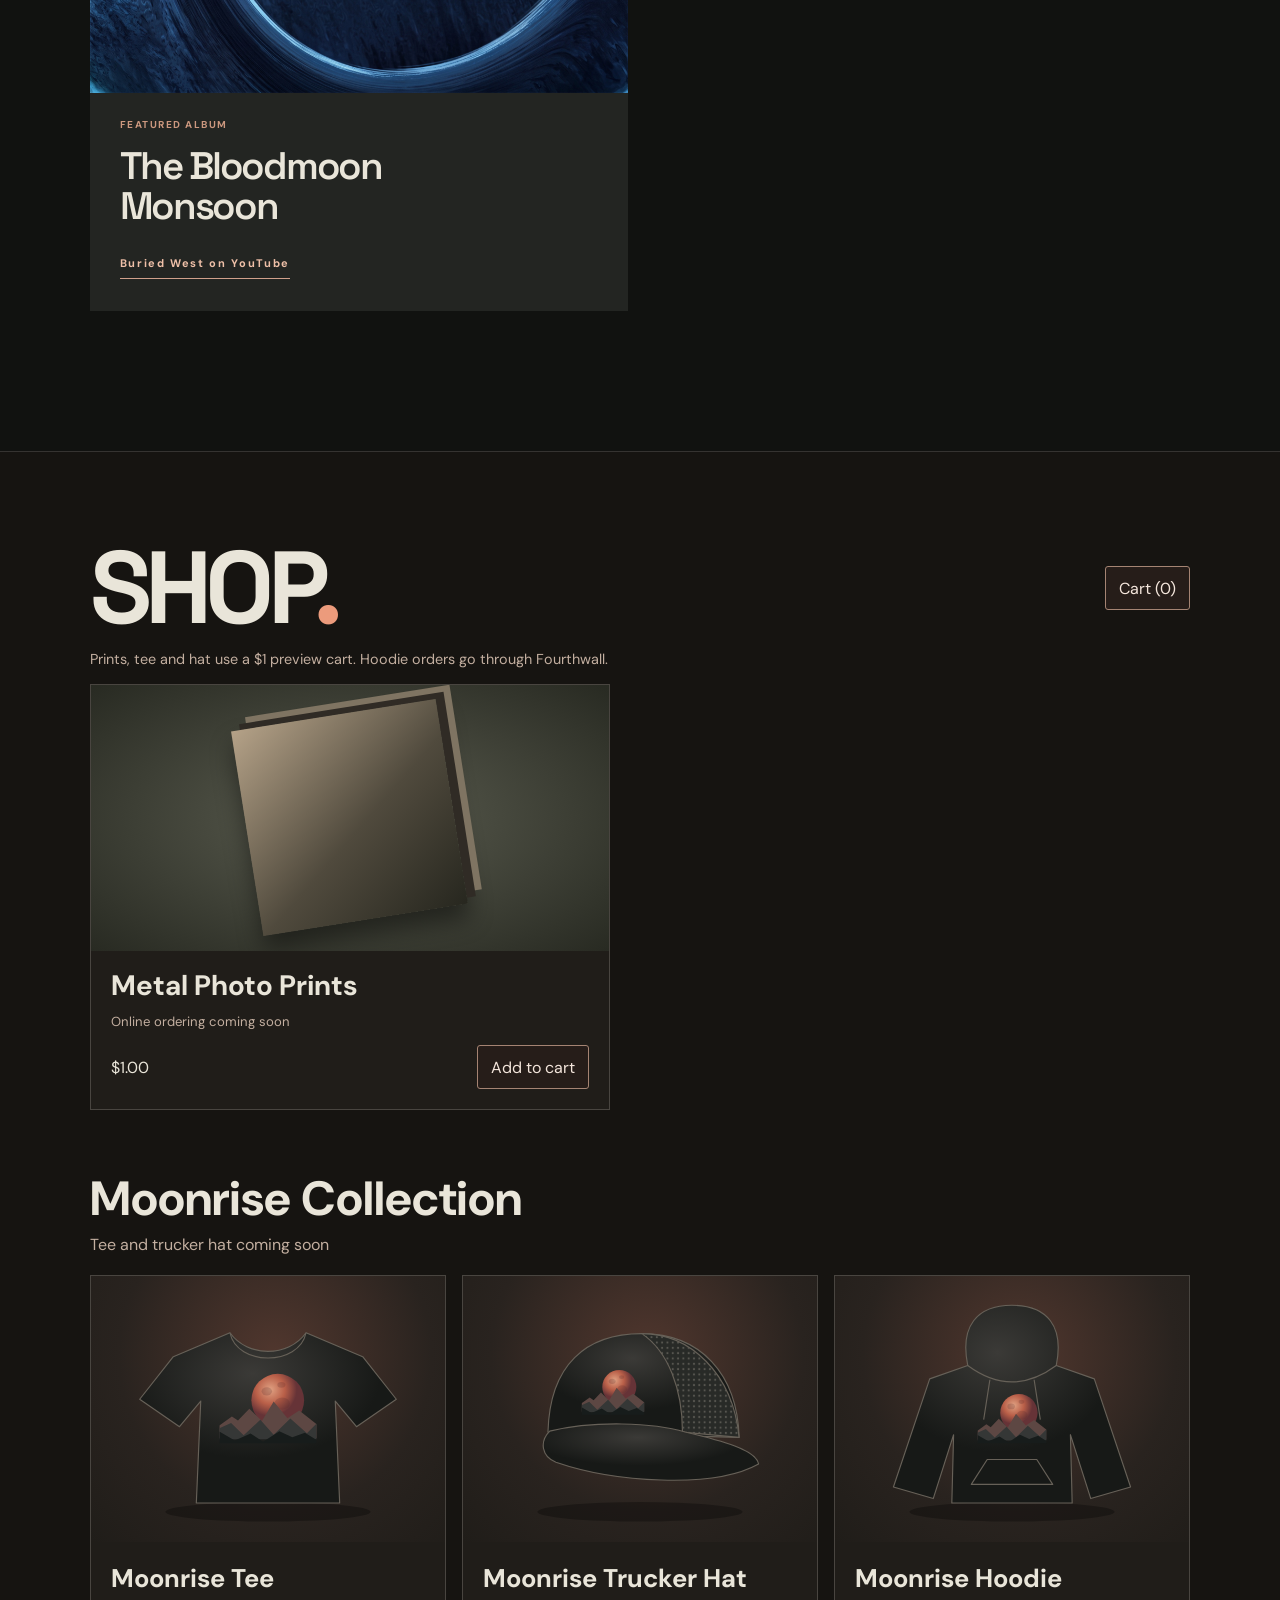
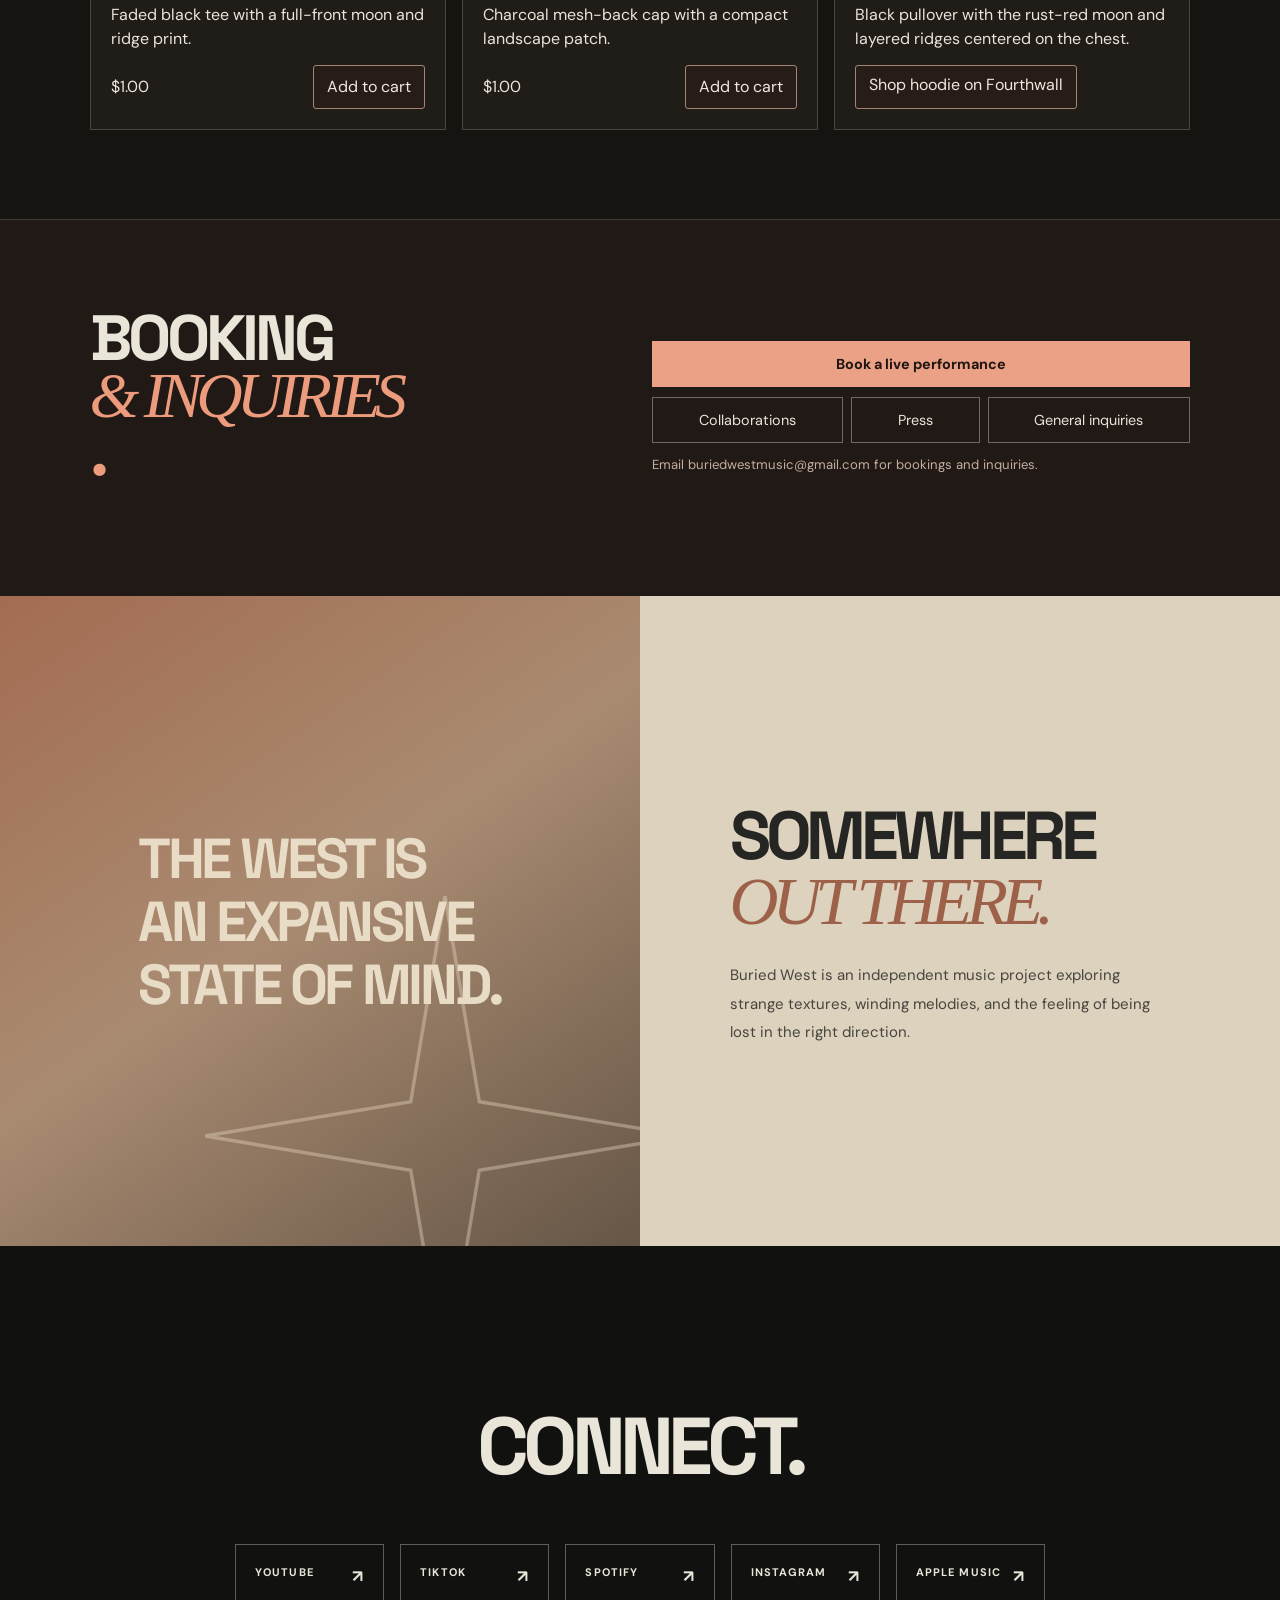
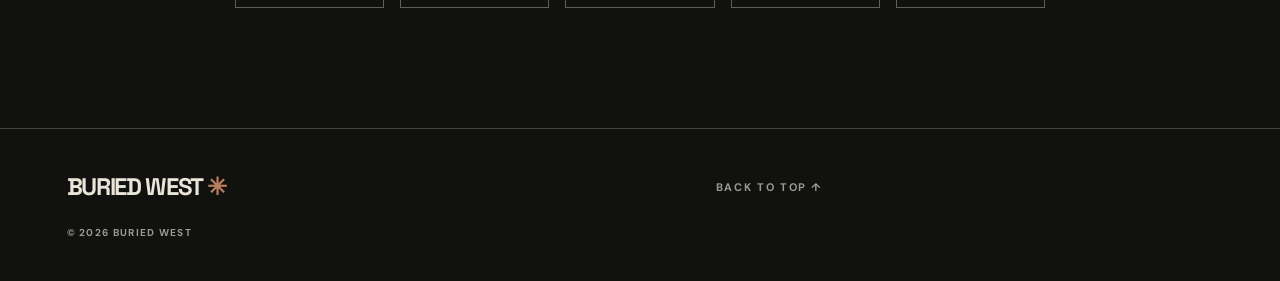
==== commit a84d5096: "Add The Bloodmoon Monsoon album cover" ====
--- a/index.html
+++ b/index.html
@@ -45,7 +45,9 @@
       <div class="section-heading"><div><h2 id="music-title">MUSIC<span>.</span></h2></div></div>
       <div class="release-grid">
         <article class="release release-featured">
-          <div class="release-art bloodmoon-art" aria-label="Stylized blood-red moon above mountains, placeholder visual for The Bloodmoon Monsoon"><div class="art-moon"></div><div class="art-ridge"></div></div>
+          <div class="release-art">
+            <img src="bloodmoon-monsoon.jpg" alt="The Bloodmoon Monsoon album cover by Buried West, featuring a blue spiral" width="2048" height="2048" style="display:block;width:100%;height:100%;object-fit:contain" loading="lazy" />
+          </div>
           <div class="release-copy"><p class="tag">FEATURED ALBUM</p><h3>The Bloodmoon<br>Monsoon</h3><a class="underlined-link" href="https://www.youtube.com/@buriedwest" target="_blank" rel="noopener noreferrer">Buried West on YouTube</a></div>
         </article>
         <article class="release release-small"><div class="release-art"><img src="lull-cover.jpg" alt="Lull EP cover by Buried West" width="472" height="472" style="display:block;width:100%;height:100%;object-fit:cover" loading="lazy" /></div><div class="small-copy"><p class="tag">EP</p><h3>Lull</h3><a class="release-listen" href="https://music.apple.com/us/album/monsoon/6785330533?i=6785330534" target="_blank" rel="noopener noreferrer" aria-label="Listen to Monsoon from Lull on Apple Music">Apple Music</a></div></article>
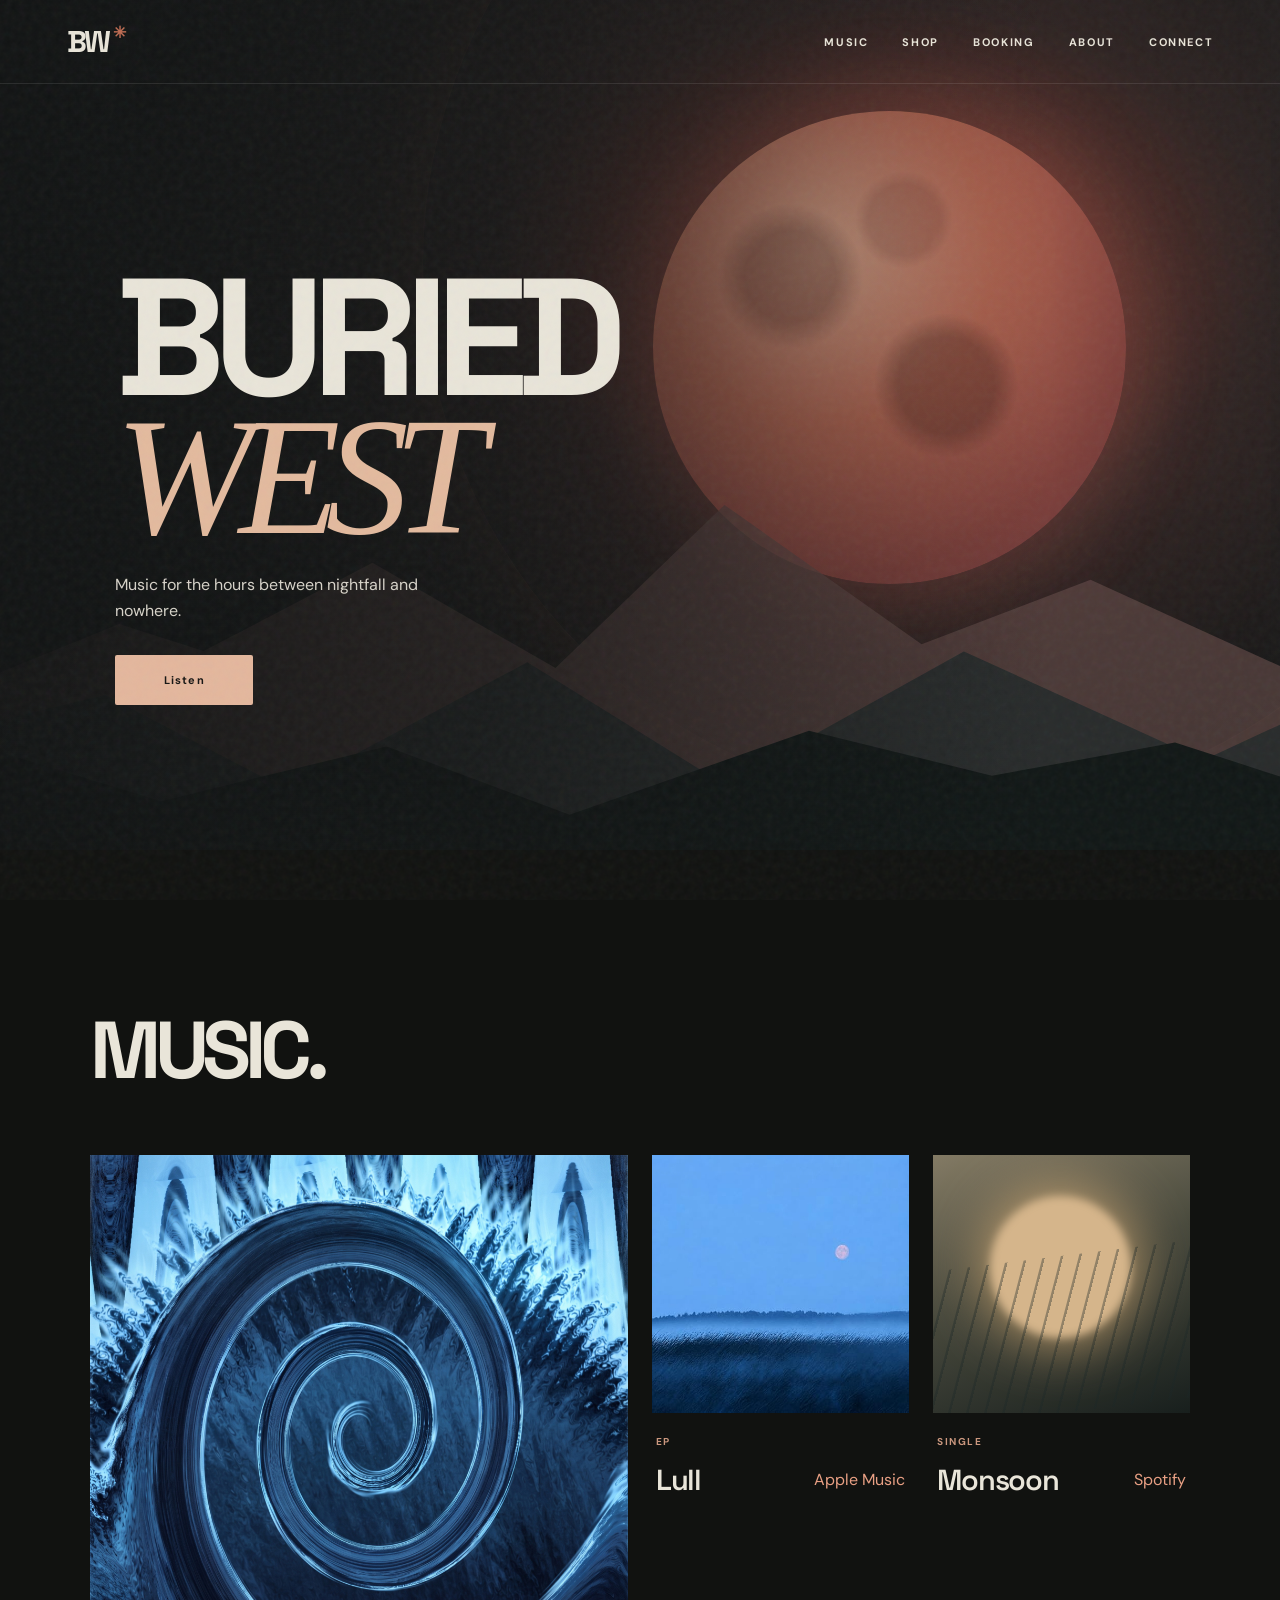
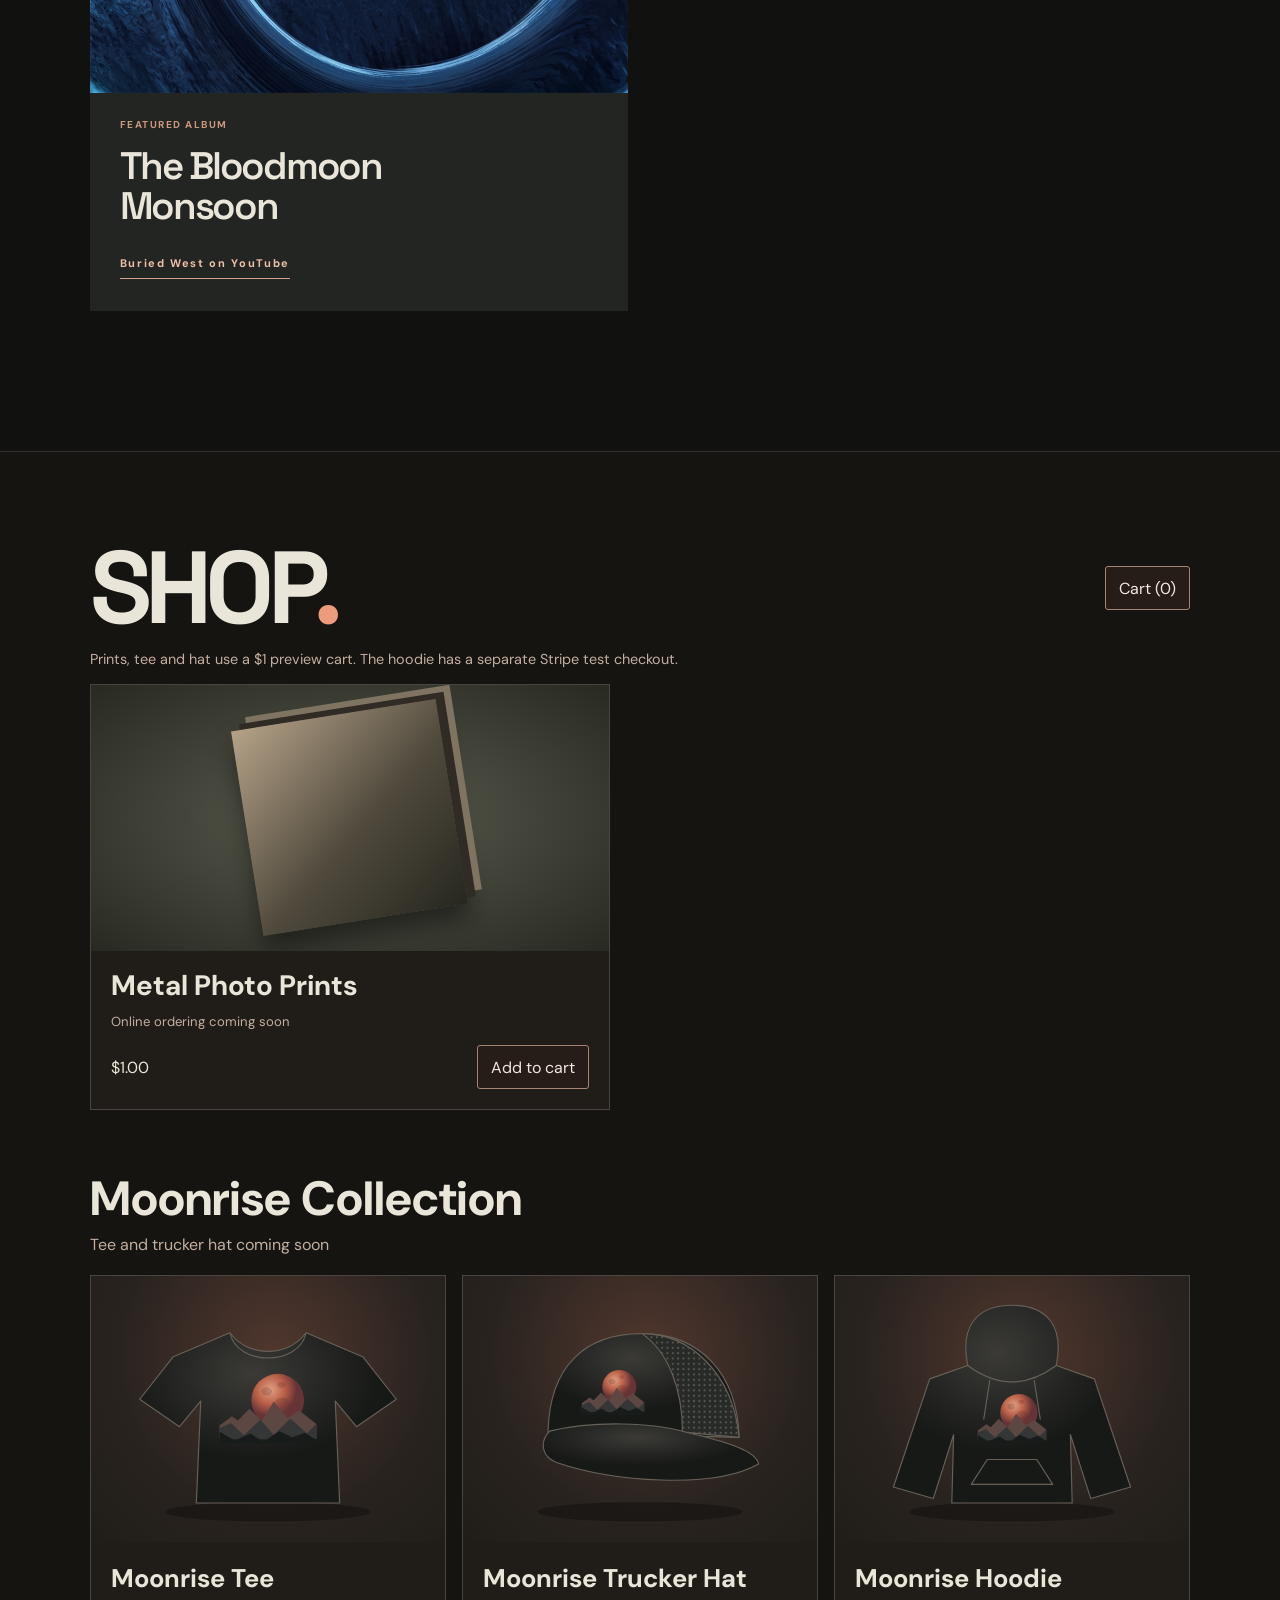
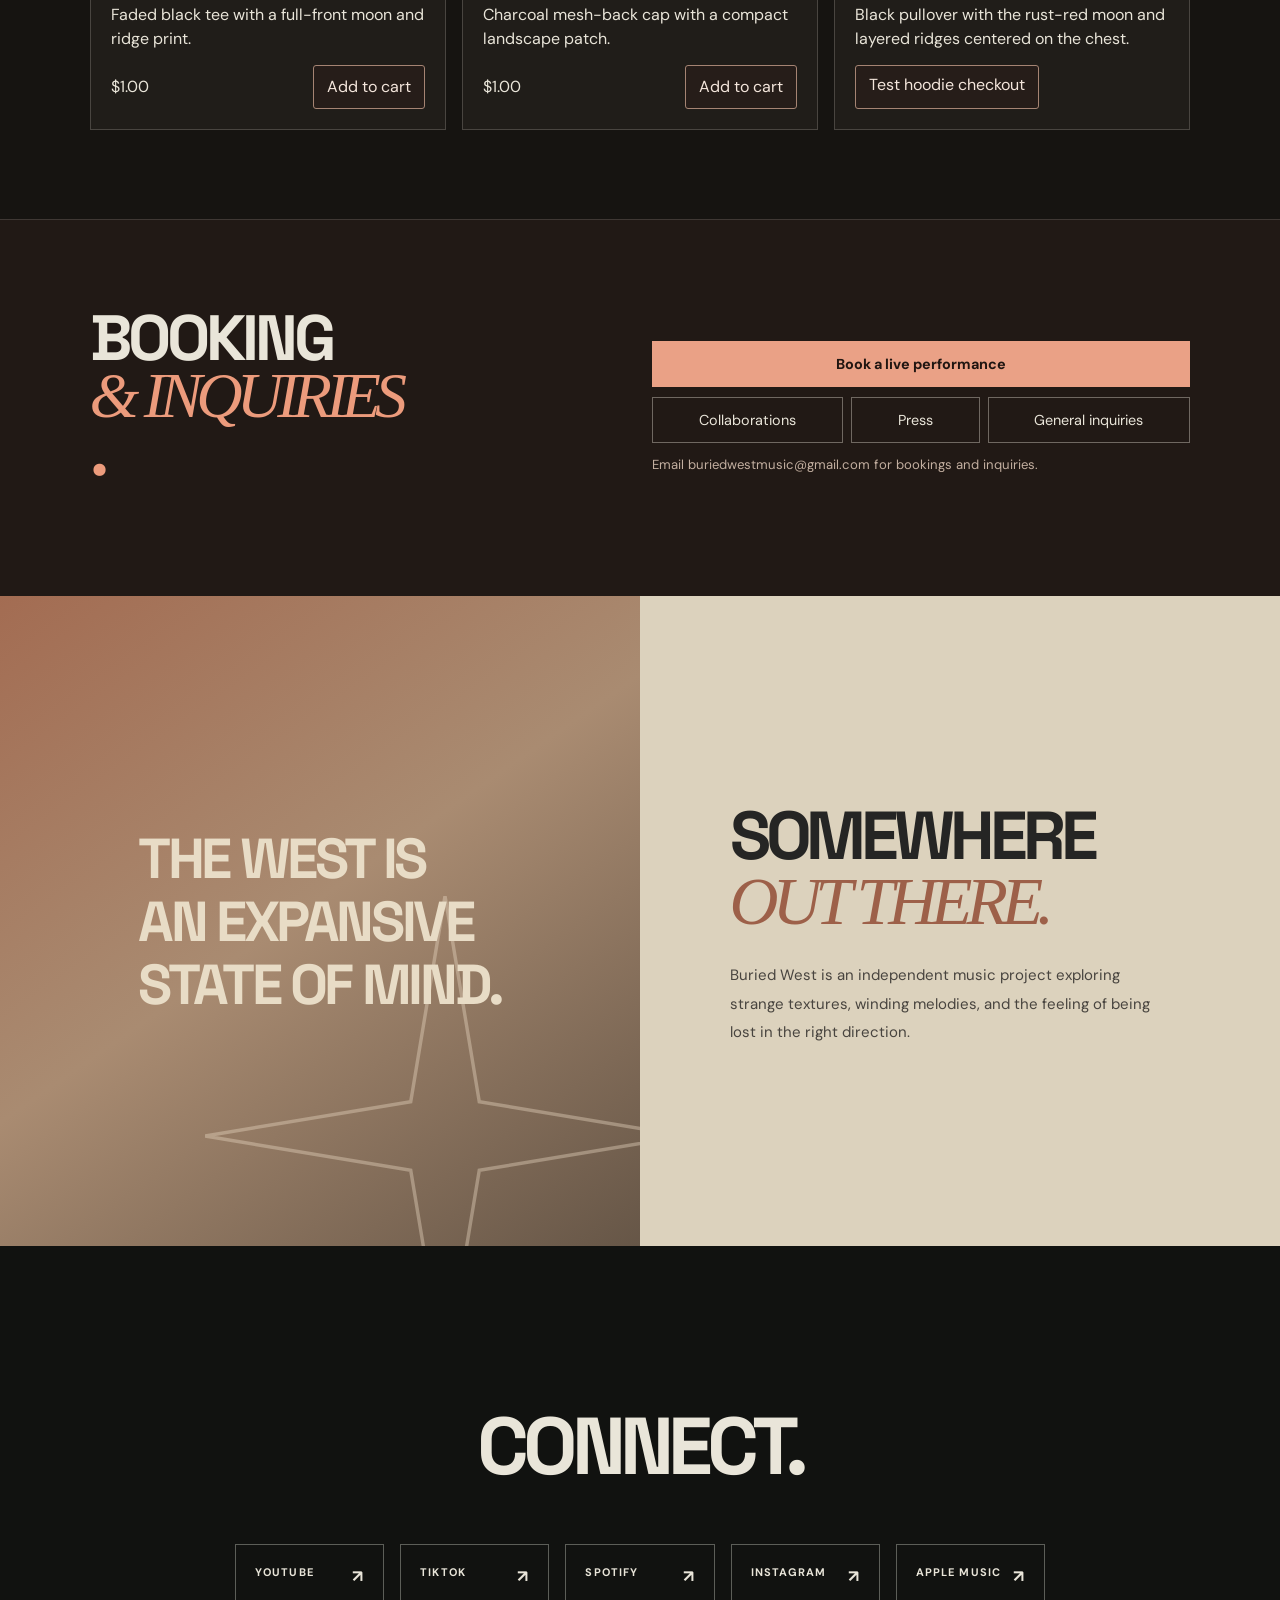
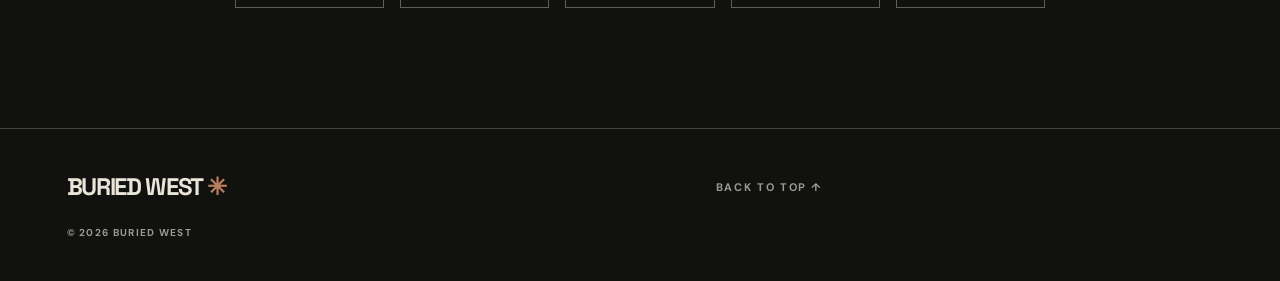
==== commit 11198841: "Add Stripe Embedded Checkout sandbox for the Moonrise Hoodie" ====
--- a/index.html
+++ b/index.html
@@ -62,7 +62,7 @@
           <h2 id="shop-title">SHOP<span>.</span></h2>
           <button type="button" class="store-button" id="open-cart">Cart (<span id="cart-count">0</span>)</button>
         </div>
-        <p class="store-test-note">Prints, tee and hat use a $1 preview cart. Hoodie orders go through Fourthwall.</p>
+        <p class="store-test-note">Prints, tee and hat use a $1 preview cart. The hoodie has a separate Stripe test checkout.</p>
         <p id="cart-status" class="visually-hidden" role="status"></p>
         <div class="shop-grid">
           <article class="shop-card shop-feature">
@@ -90,7 +90,7 @@
           </article>
           <article class="shop-card">
             <div class="merch-art"><img src="moonrise-hoodie.svg" alt="Moonrise Hoodie design mockup with a rust-red moon and mountain ridges" width="400" height="300" loading="lazy"></div>
-            <div class="shop-copy"><h4>Moonrise Hoodie</h4><p>Black pullover with the rust-red moon and layered ridges centered on the chest.</p><div class="store-item-actions"><a class="store-button" href="https://buried-west-shop.fourthwall.com/products/buried-west-hoodie">Shop hoodie on Fourthwall</a></div></div>
+            <div class="shop-copy"><h4>Moonrise Hoodie</h4><p>Black pullover with the rust-red moon and layered ridges centered on the chest.</p><div class="store-item-actions"><a class="store-button" href="/checkout">Test hoodie checkout</a></div></div>
           </article>
         </div>
       </section>
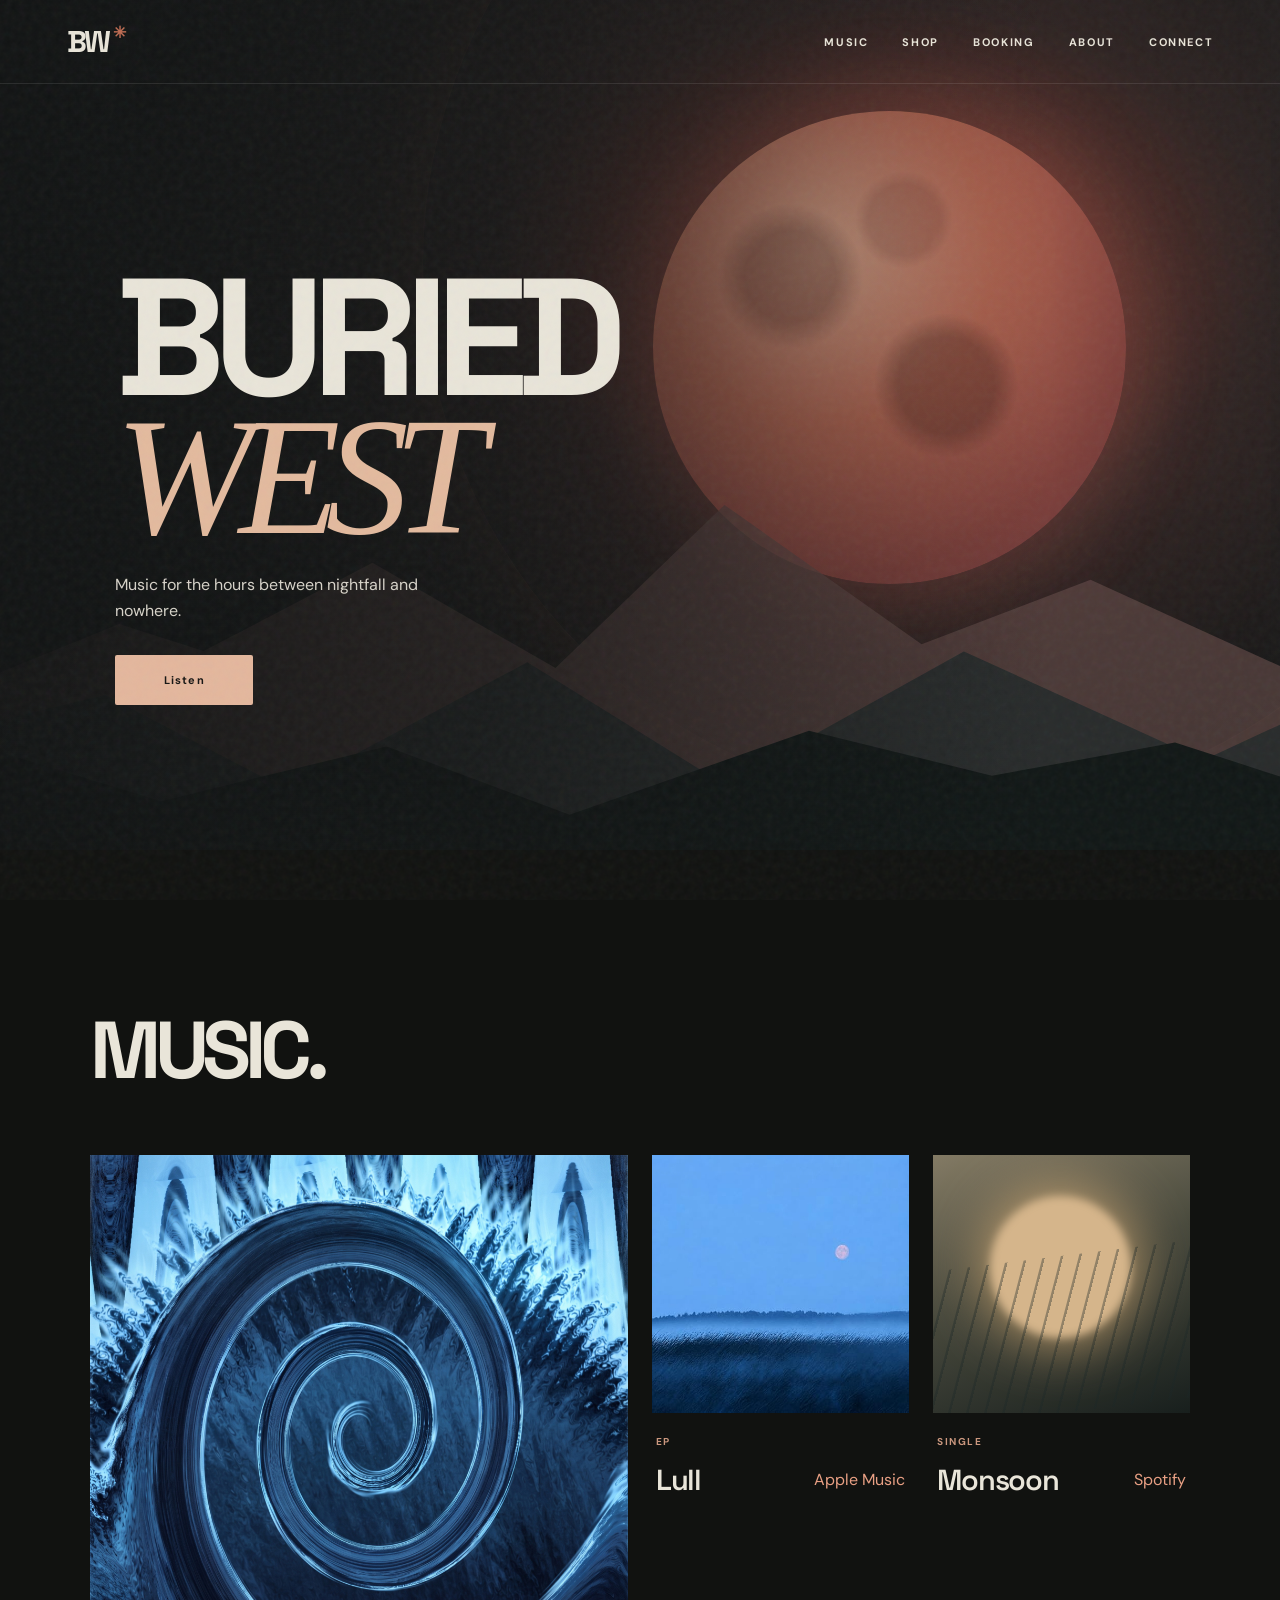
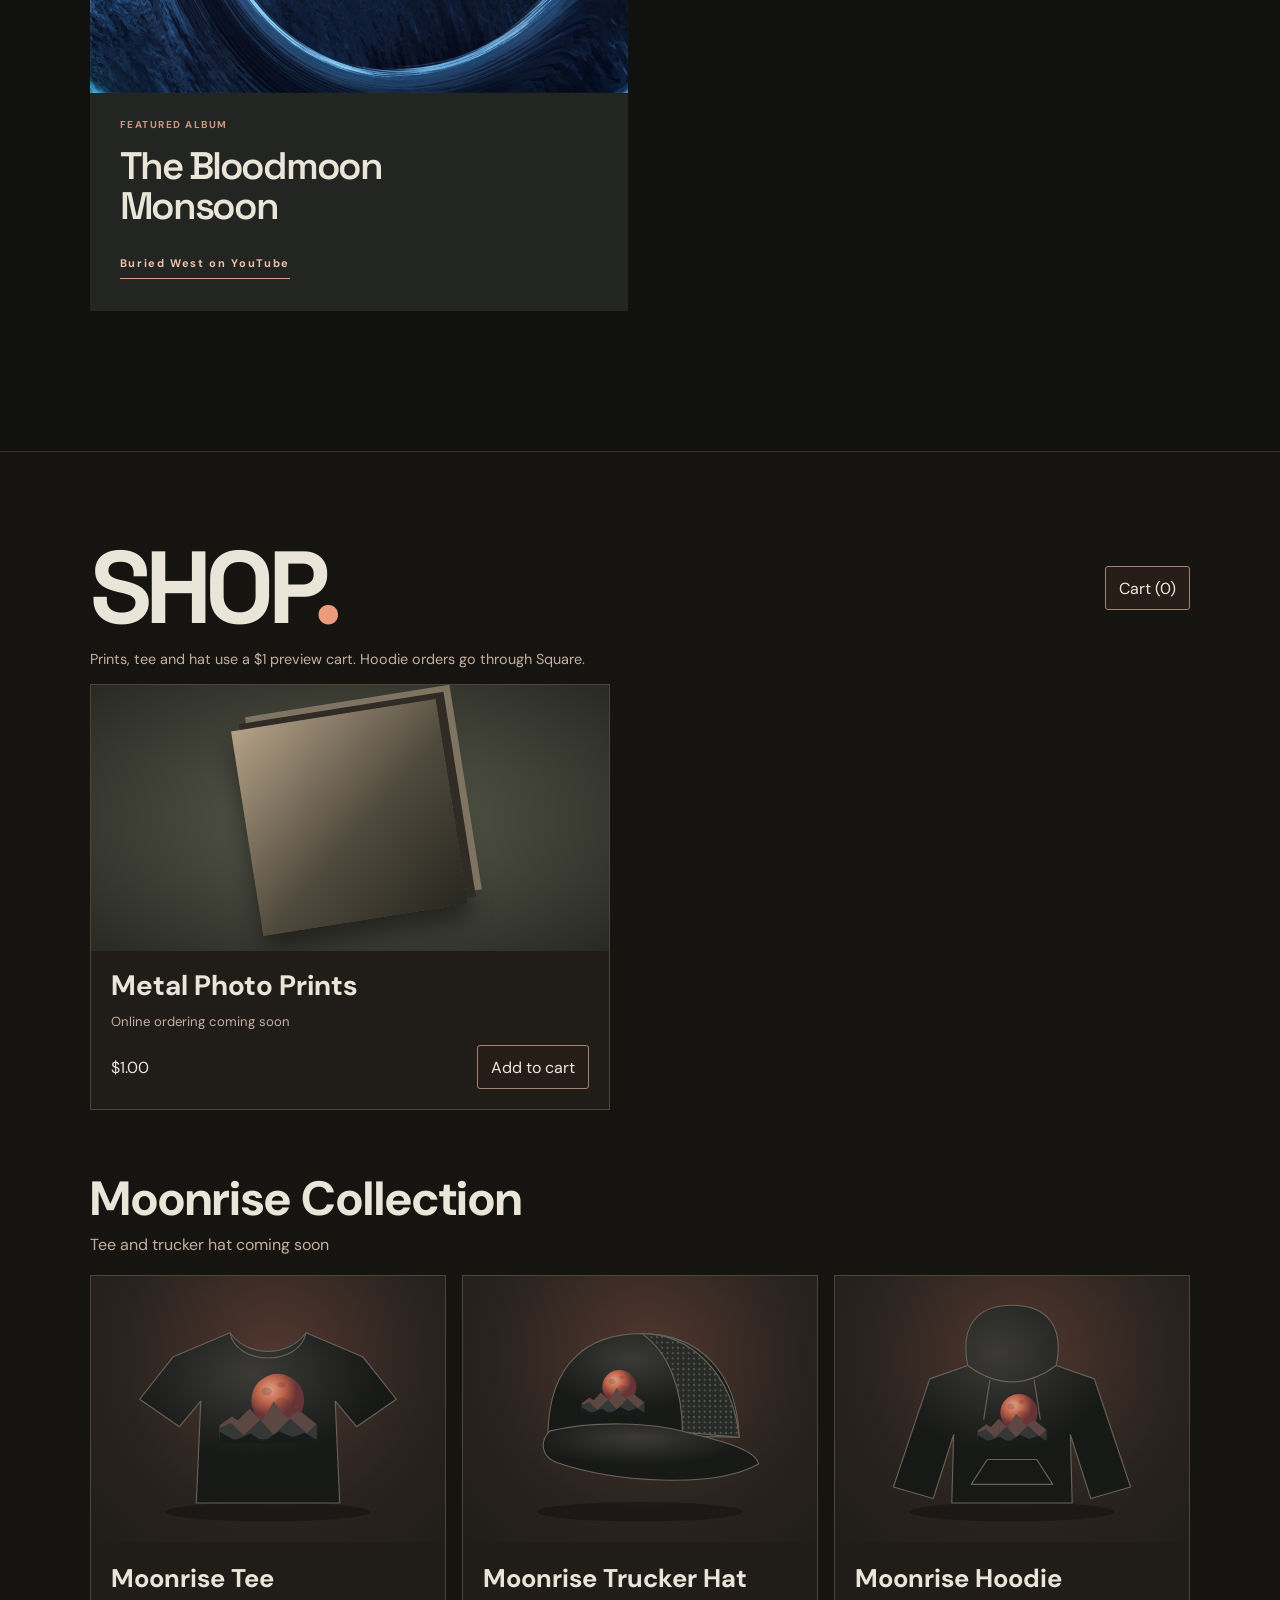
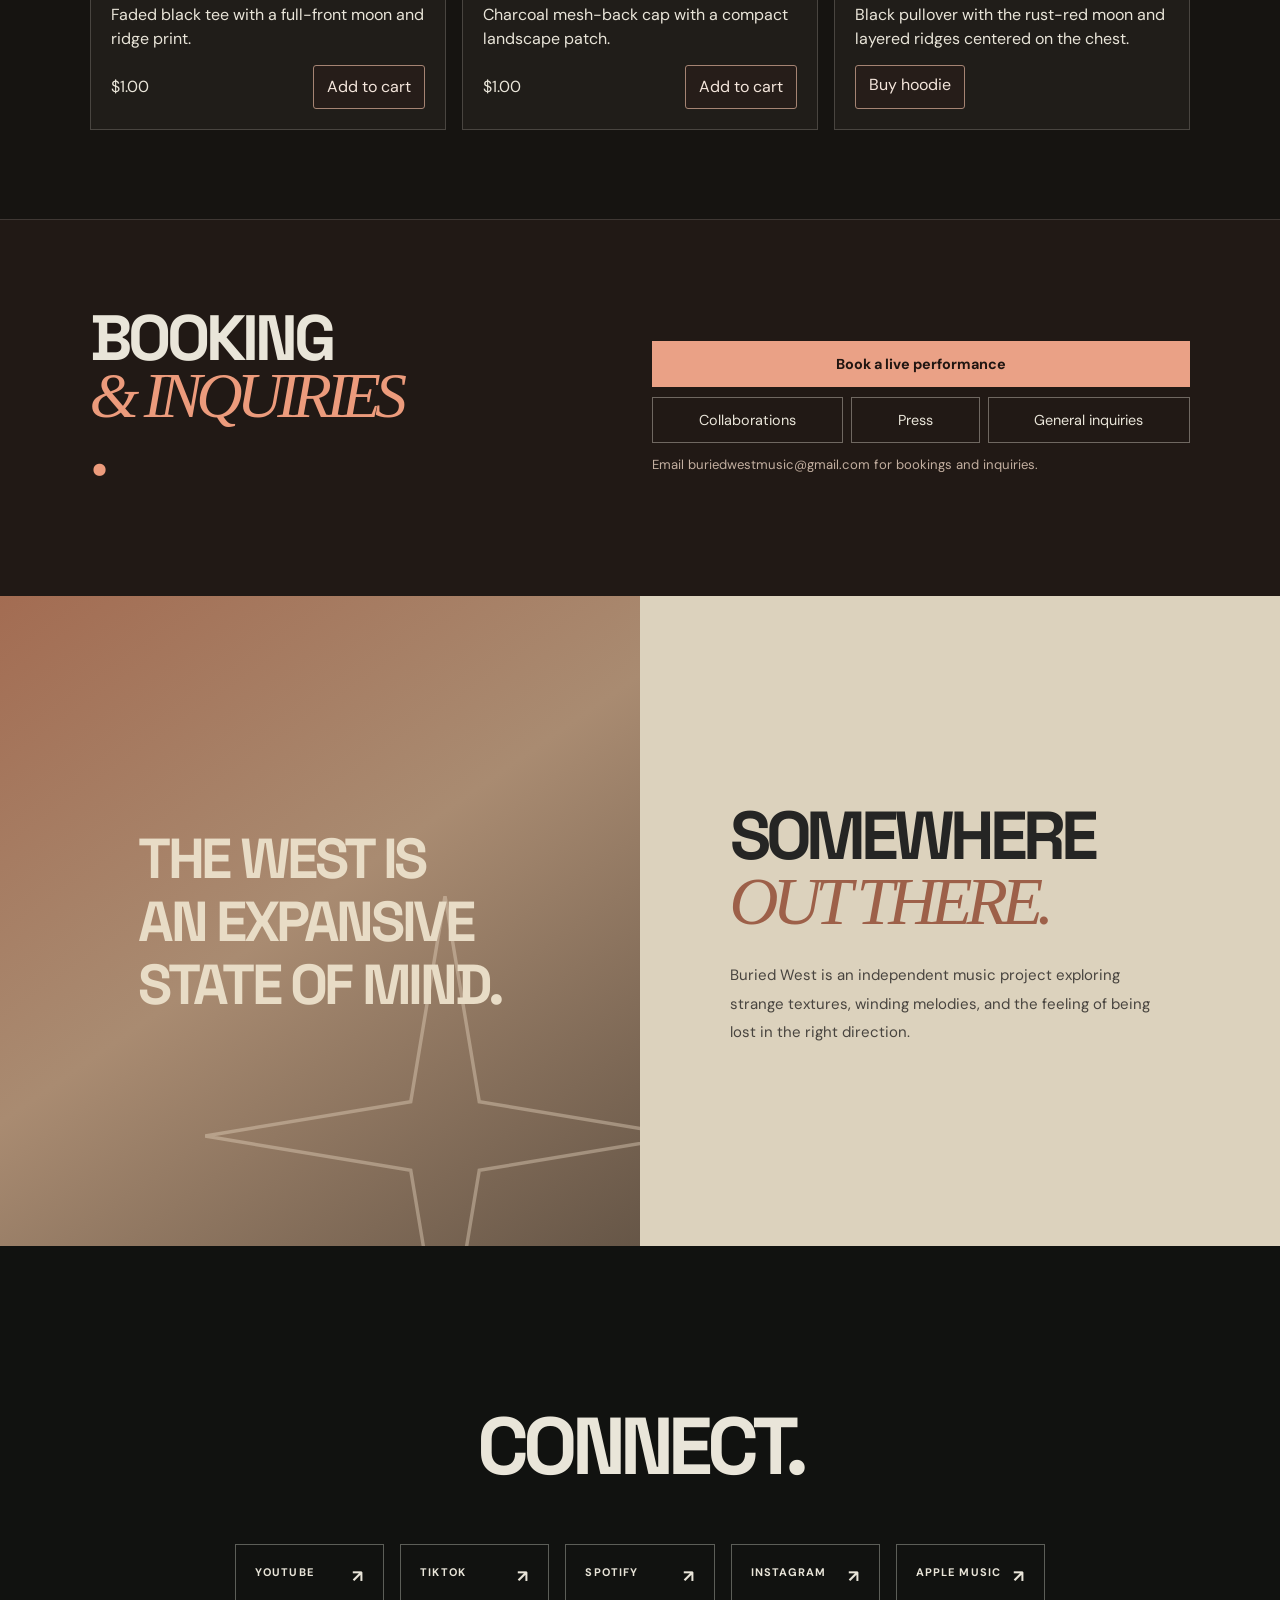
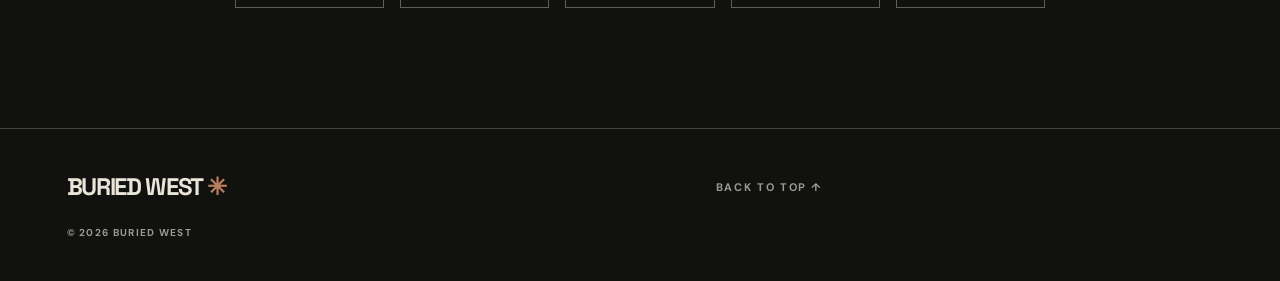
==== commit 9daa0820: "Connect Moonrise Hoodie to Square checkout" ====
--- a/index.html
+++ b/index.html
@@ -62,7 +62,7 @@
           <h2 id="shop-title">SHOP<span>.</span></h2>
           <button type="button" class="store-button" id="open-cart">Cart (<span id="cart-count">0</span>)</button>
         </div>
-        <p class="store-test-note">Prints, tee and hat use a $1 preview cart. The hoodie has a separate Stripe test checkout.</p>
+        <p class="store-test-note">Prints, tee and hat use a $1 preview cart. Hoodie orders go through Square.</p>
         <p id="cart-status" class="visually-hidden" role="status"></p>
         <div class="shop-grid">
           <article class="shop-card shop-feature">
@@ -90,7 +90,7 @@
           </article>
           <article class="shop-card">
             <div class="merch-art"><img src="moonrise-hoodie.svg" alt="Moonrise Hoodie design mockup with a rust-red moon and mountain ridges" width="400" height="300" loading="lazy"></div>
-            <div class="shop-copy"><h4>Moonrise Hoodie</h4><p>Black pullover with the rust-red moon and layered ridges centered on the chest.</p><div class="store-item-actions"><a class="store-button" href="/checkout">Test hoodie checkout</a></div></div>
+            <div class="shop-copy"><h4>Moonrise Hoodie</h4><p>Black pullover with the rust-red moon and layered ridges centered on the chest.</p><div class="store-item-actions"><a class="store-button" href="https://square.link/u/uBnZDCUt">Buy hoodie</a></div></div>
           </article>
         </div>
       </section>
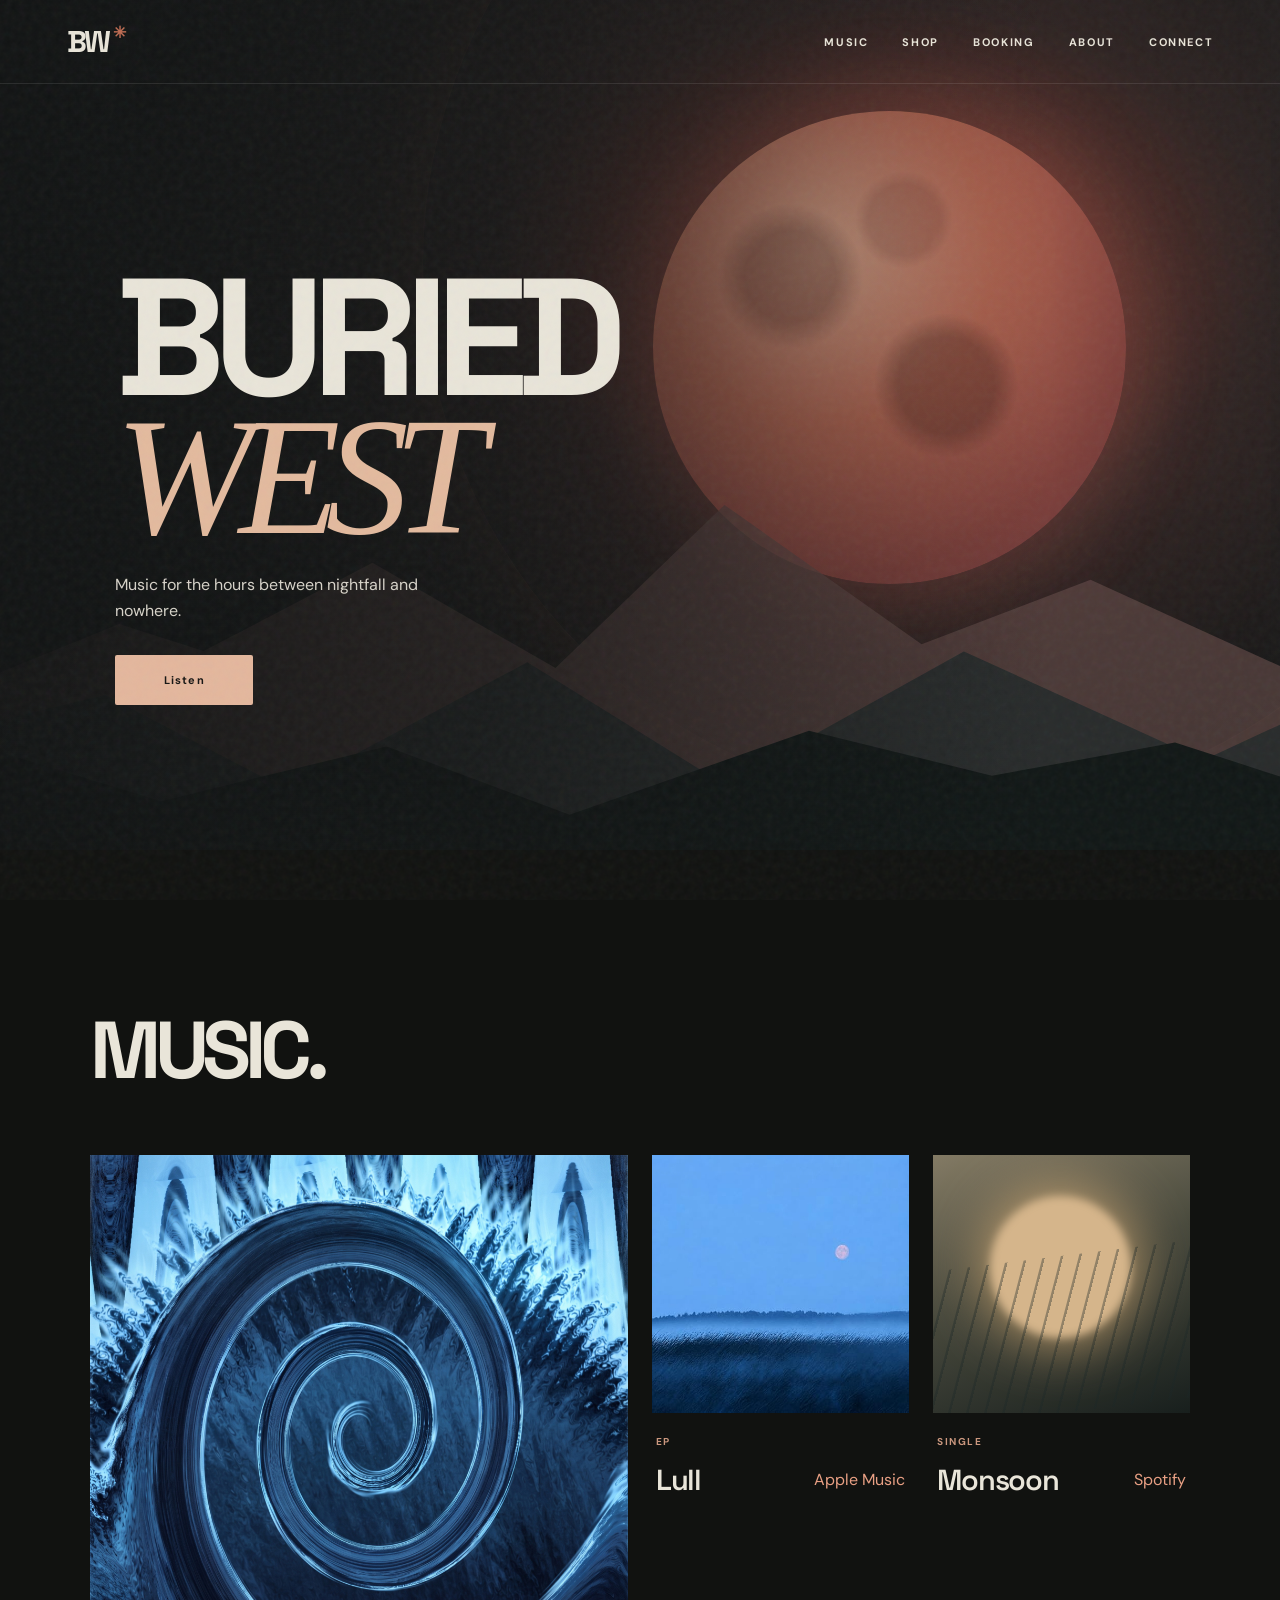
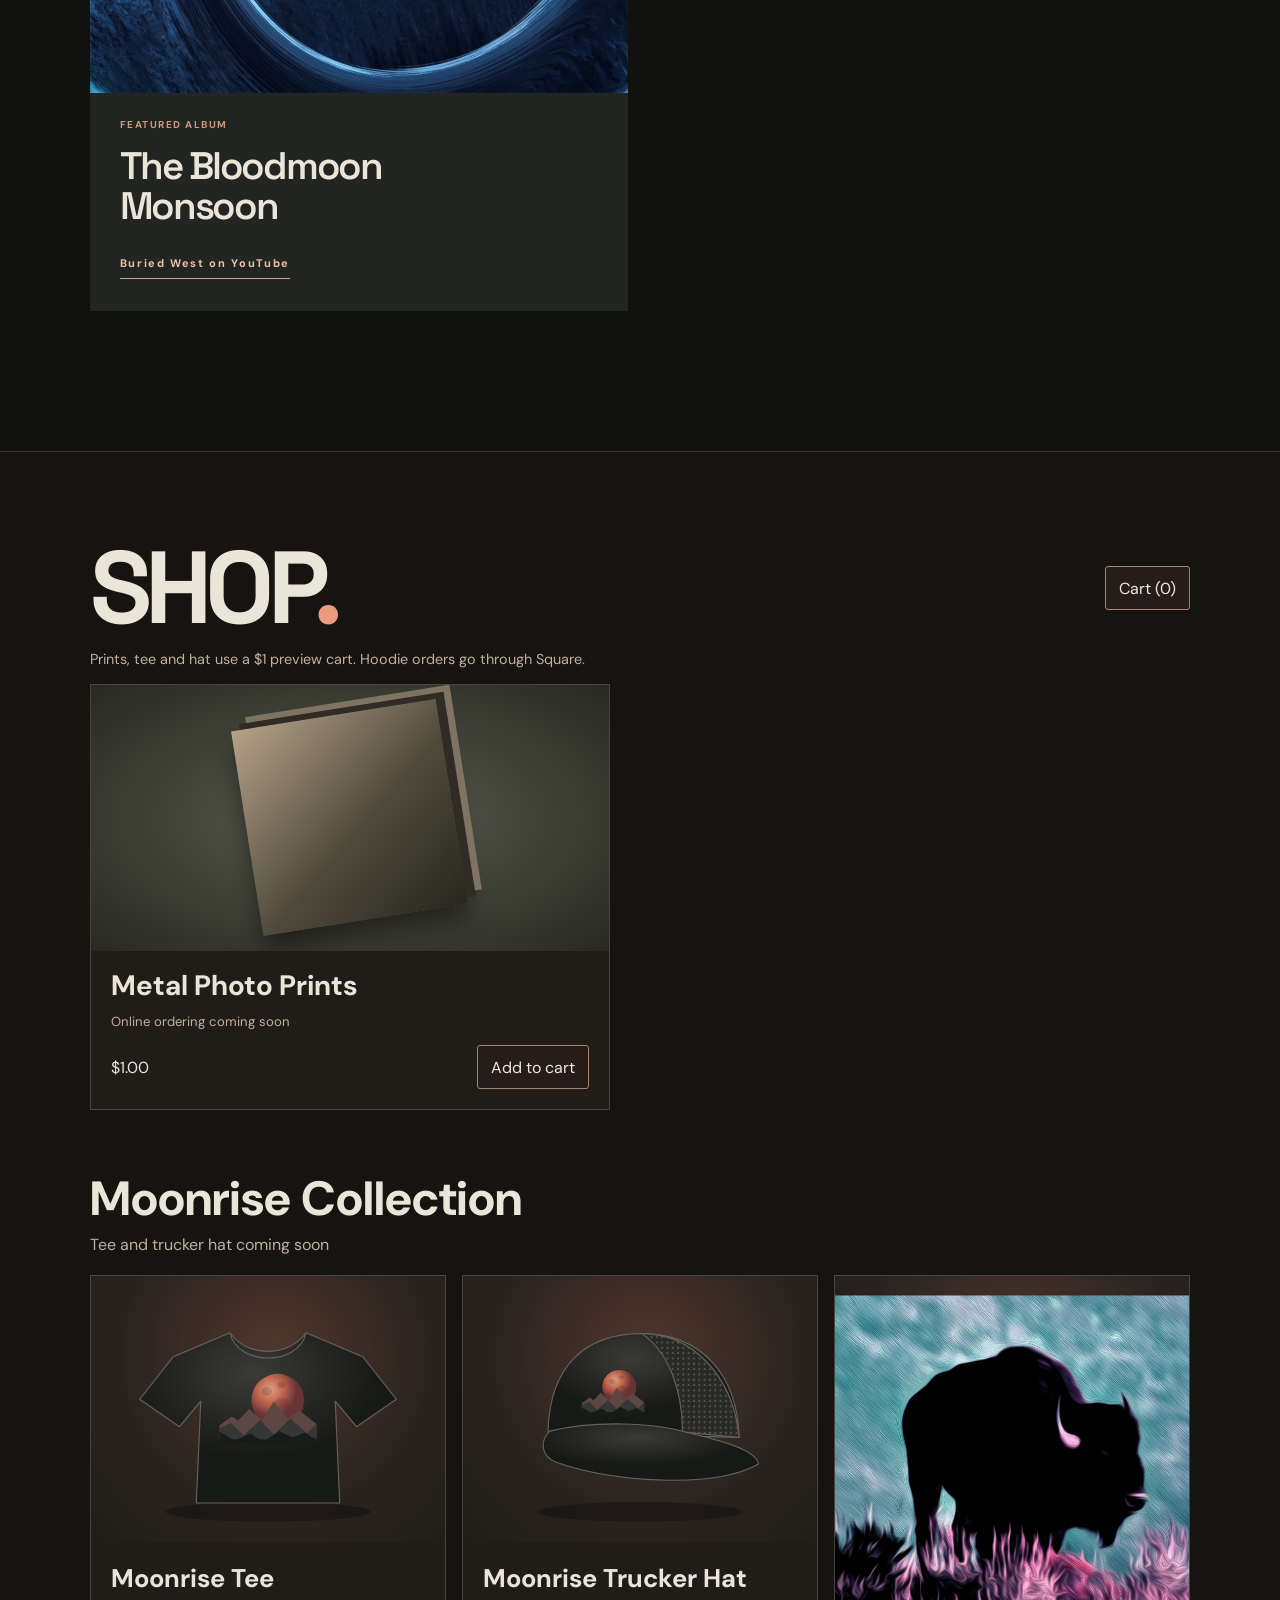
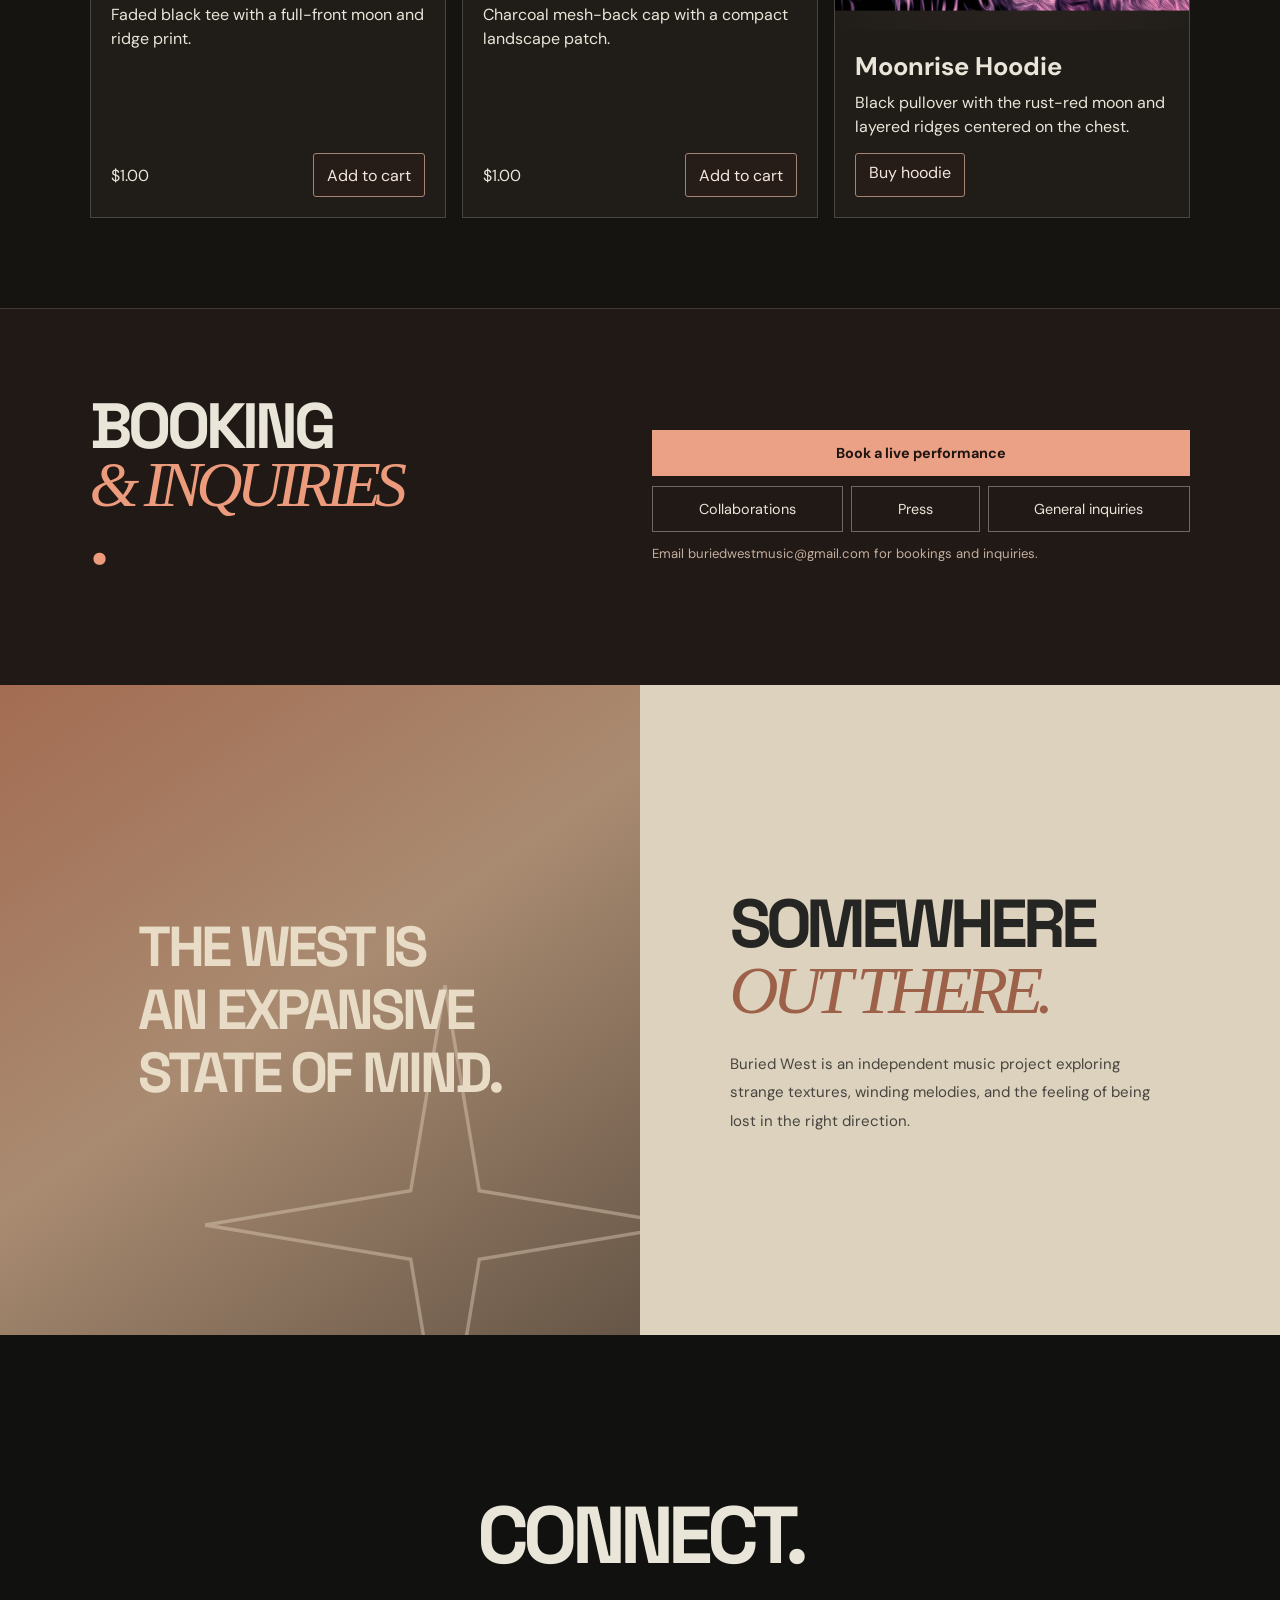
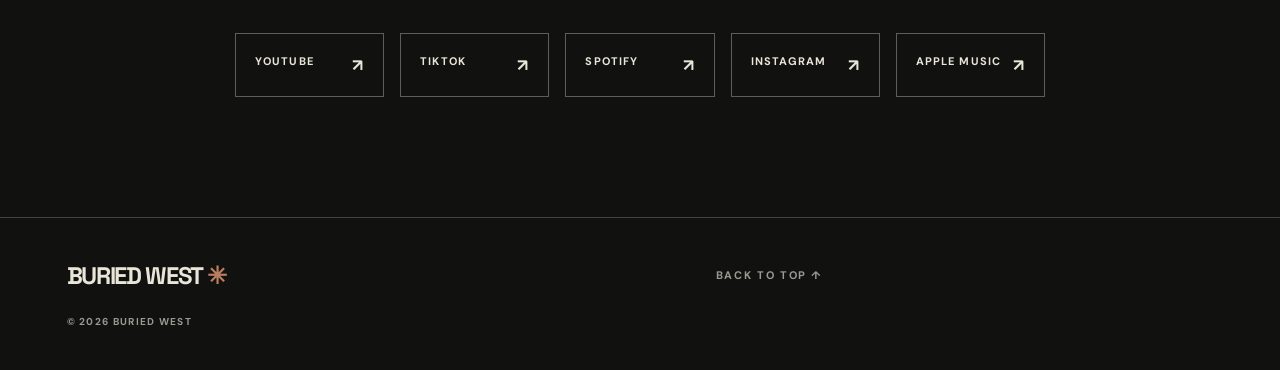
==== commit 33101217: "Show the supplied Moonrise Hoodie artwork in the shop" ====
--- a/index.html
+++ b/index.html
@@ -89,7 +89,7 @@
             <div class="shop-copy"><h4>Moonrise Trucker Hat</h4><p>Charcoal mesh-back cap with a compact landscape patch.</p><div class="store-item-actions"><span>$1.00</span><button type="button" class="store-button" data-product="Moonrise Trucker Hat" aria-label="Add Moonrise Trucker Hat to cart">Add to cart</button></div></div>
           </article>
           <article class="shop-card">
-            <div class="merch-art"><img src="moonrise-hoodie.svg" alt="Moonrise Hoodie design mockup with a rust-red moon and mountain ridges" width="400" height="300" loading="lazy"></div>
+            <div class="merch-art"><a href="moonrise-hoodie-front.webp" target="_blank" rel="noopener" aria-label="View the front of the Moonrise Hoodie in a new tab" style="display:block;width:100%;height:100%"><img src="moonrise-hoodie-front.webp" alt="Front of the Moonrise Hoodie" width="1400" height="1400" loading="lazy" style="object-fit:contain"></a></div>
             <div class="shop-copy"><h4>Moonrise Hoodie</h4><p>Black pullover with the rust-red moon and layered ridges centered on the chest.</p><div class="store-item-actions"><a class="store-button" href="https://square.link/u/uBnZDCUt">Buy hoodie</a></div></div>
           </article>
         </div>
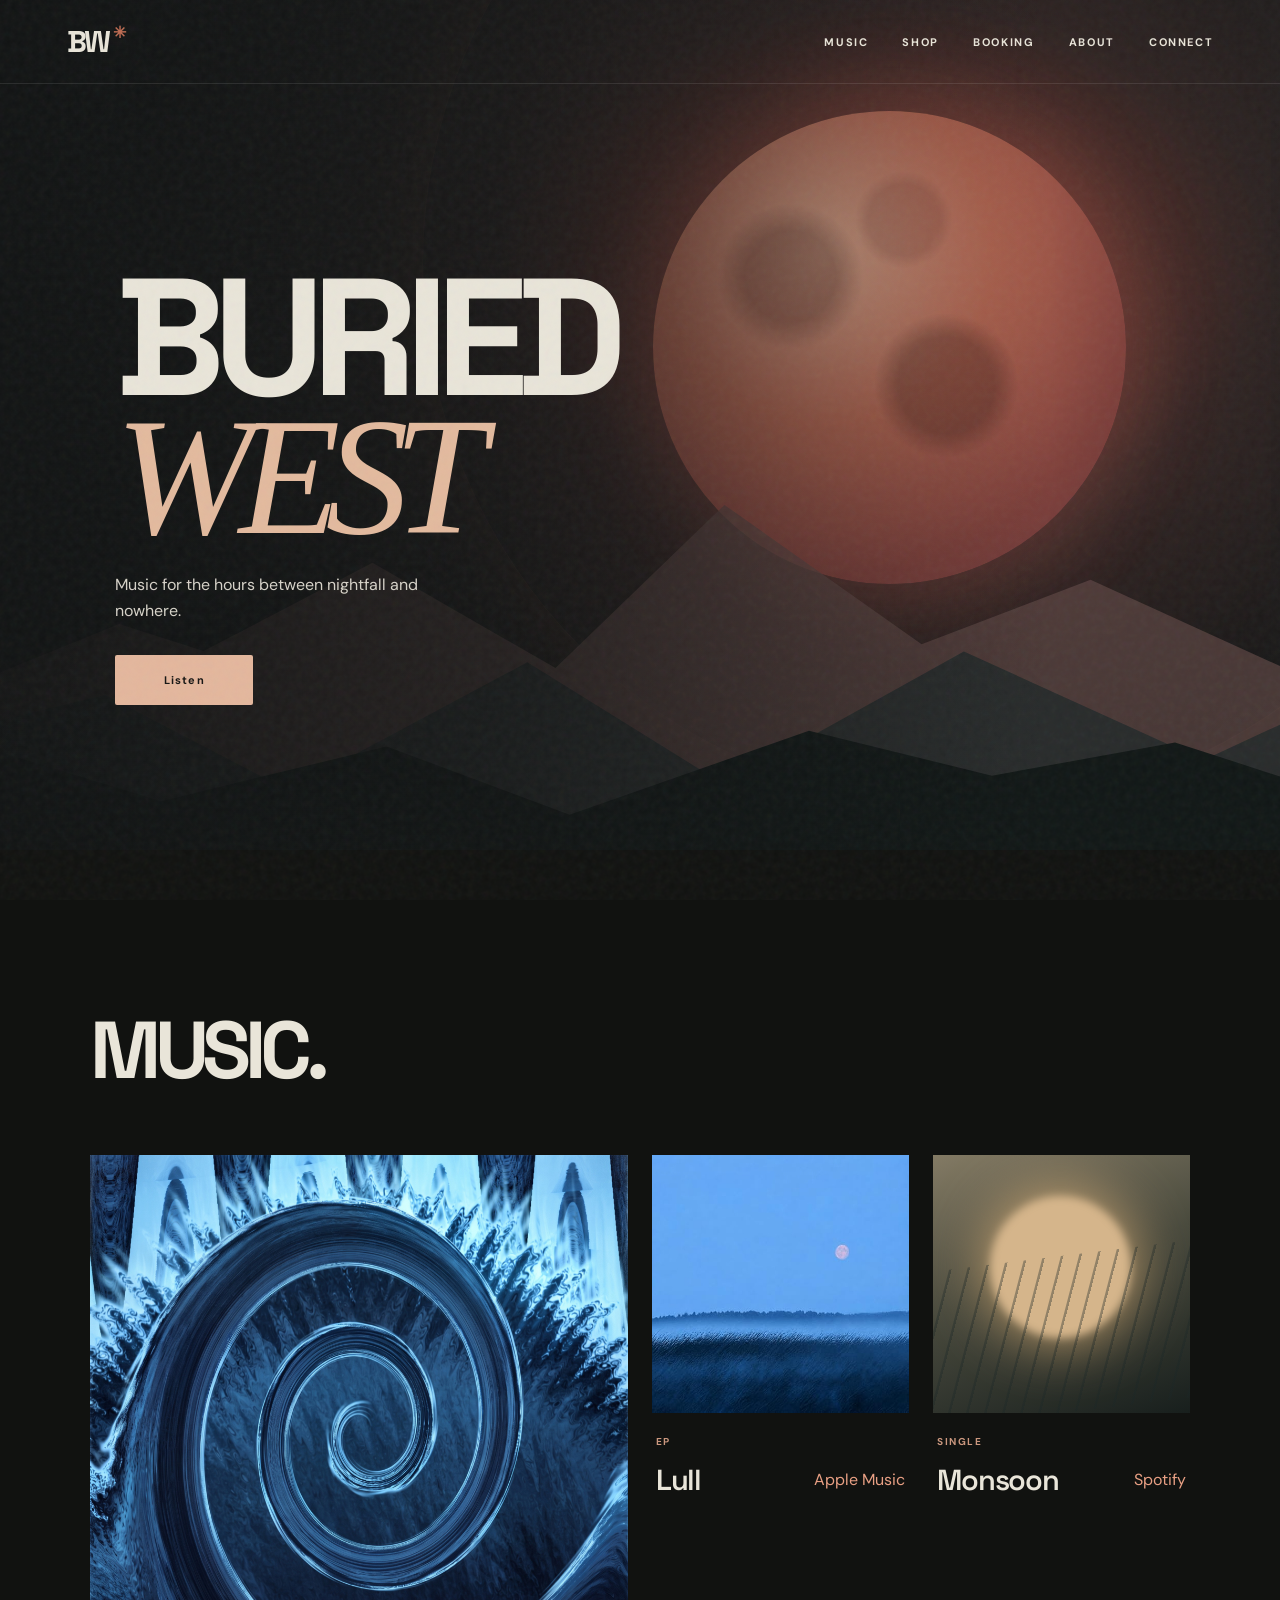
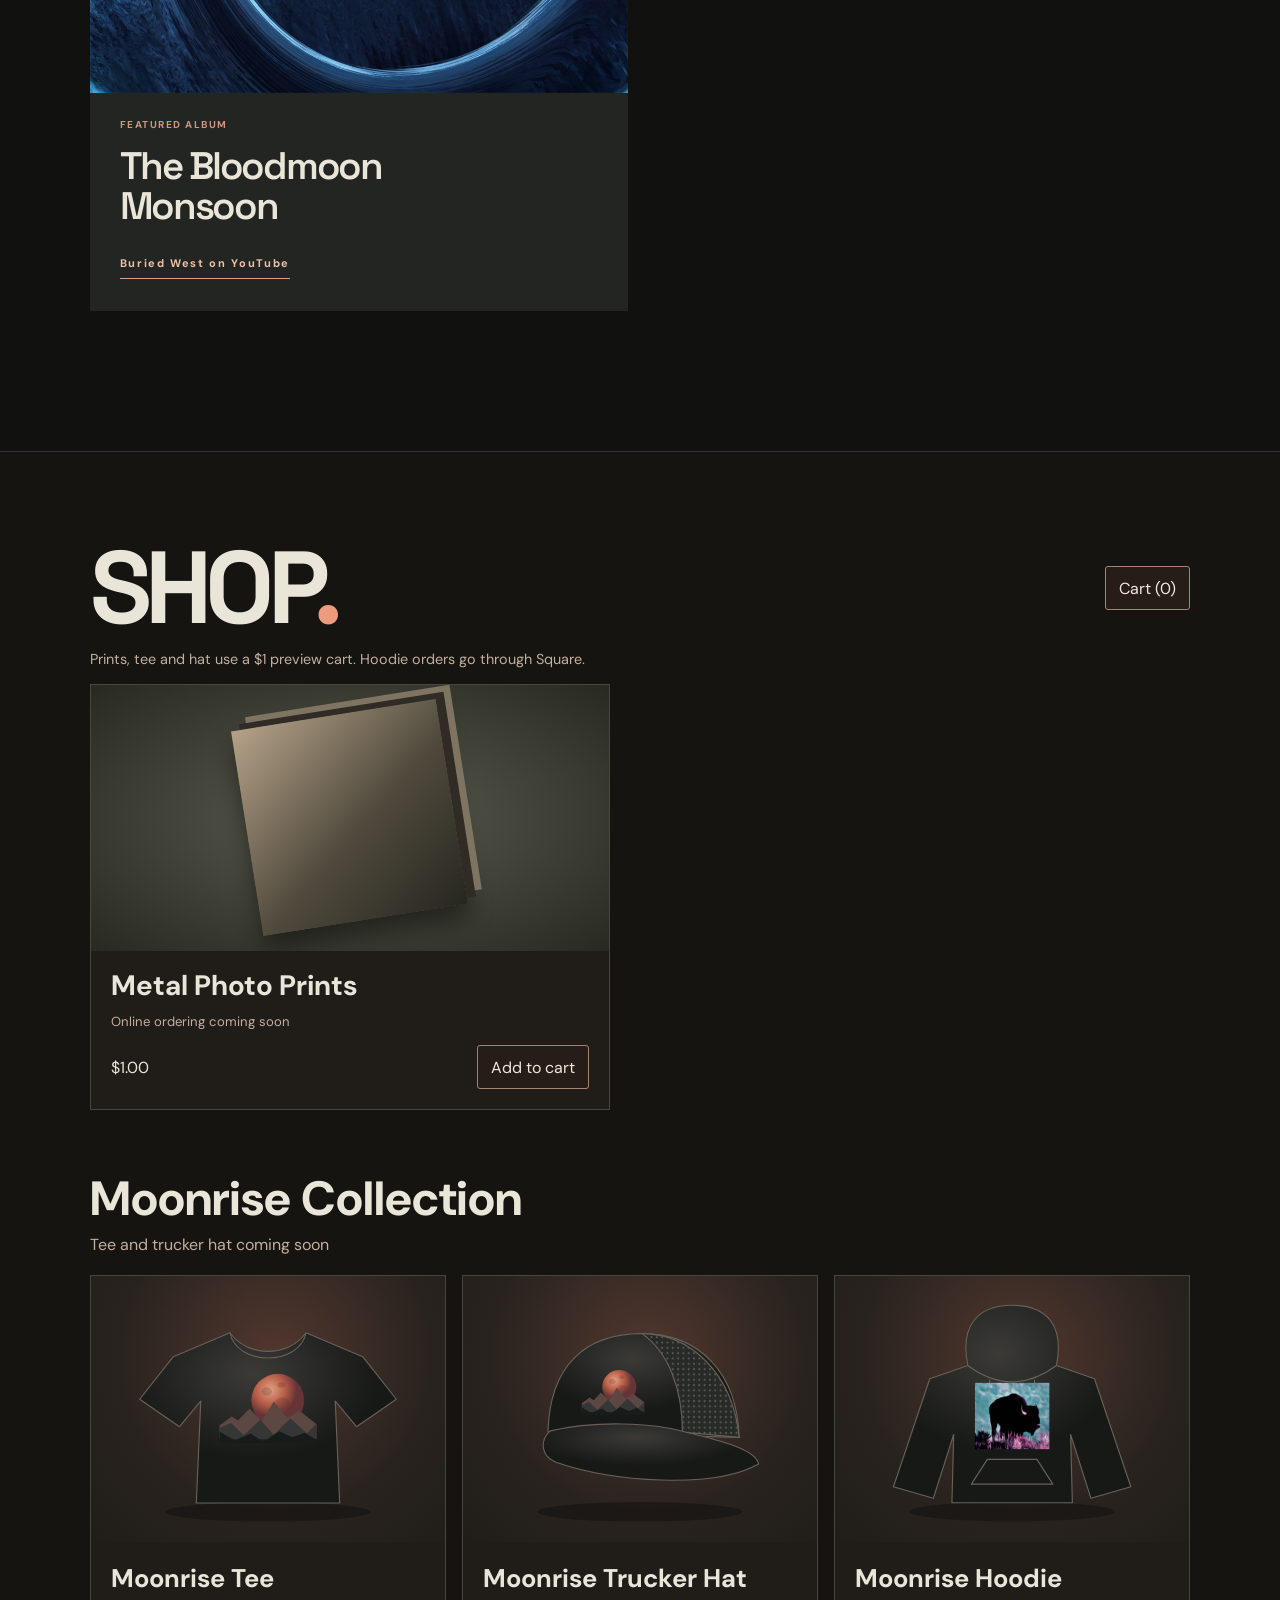
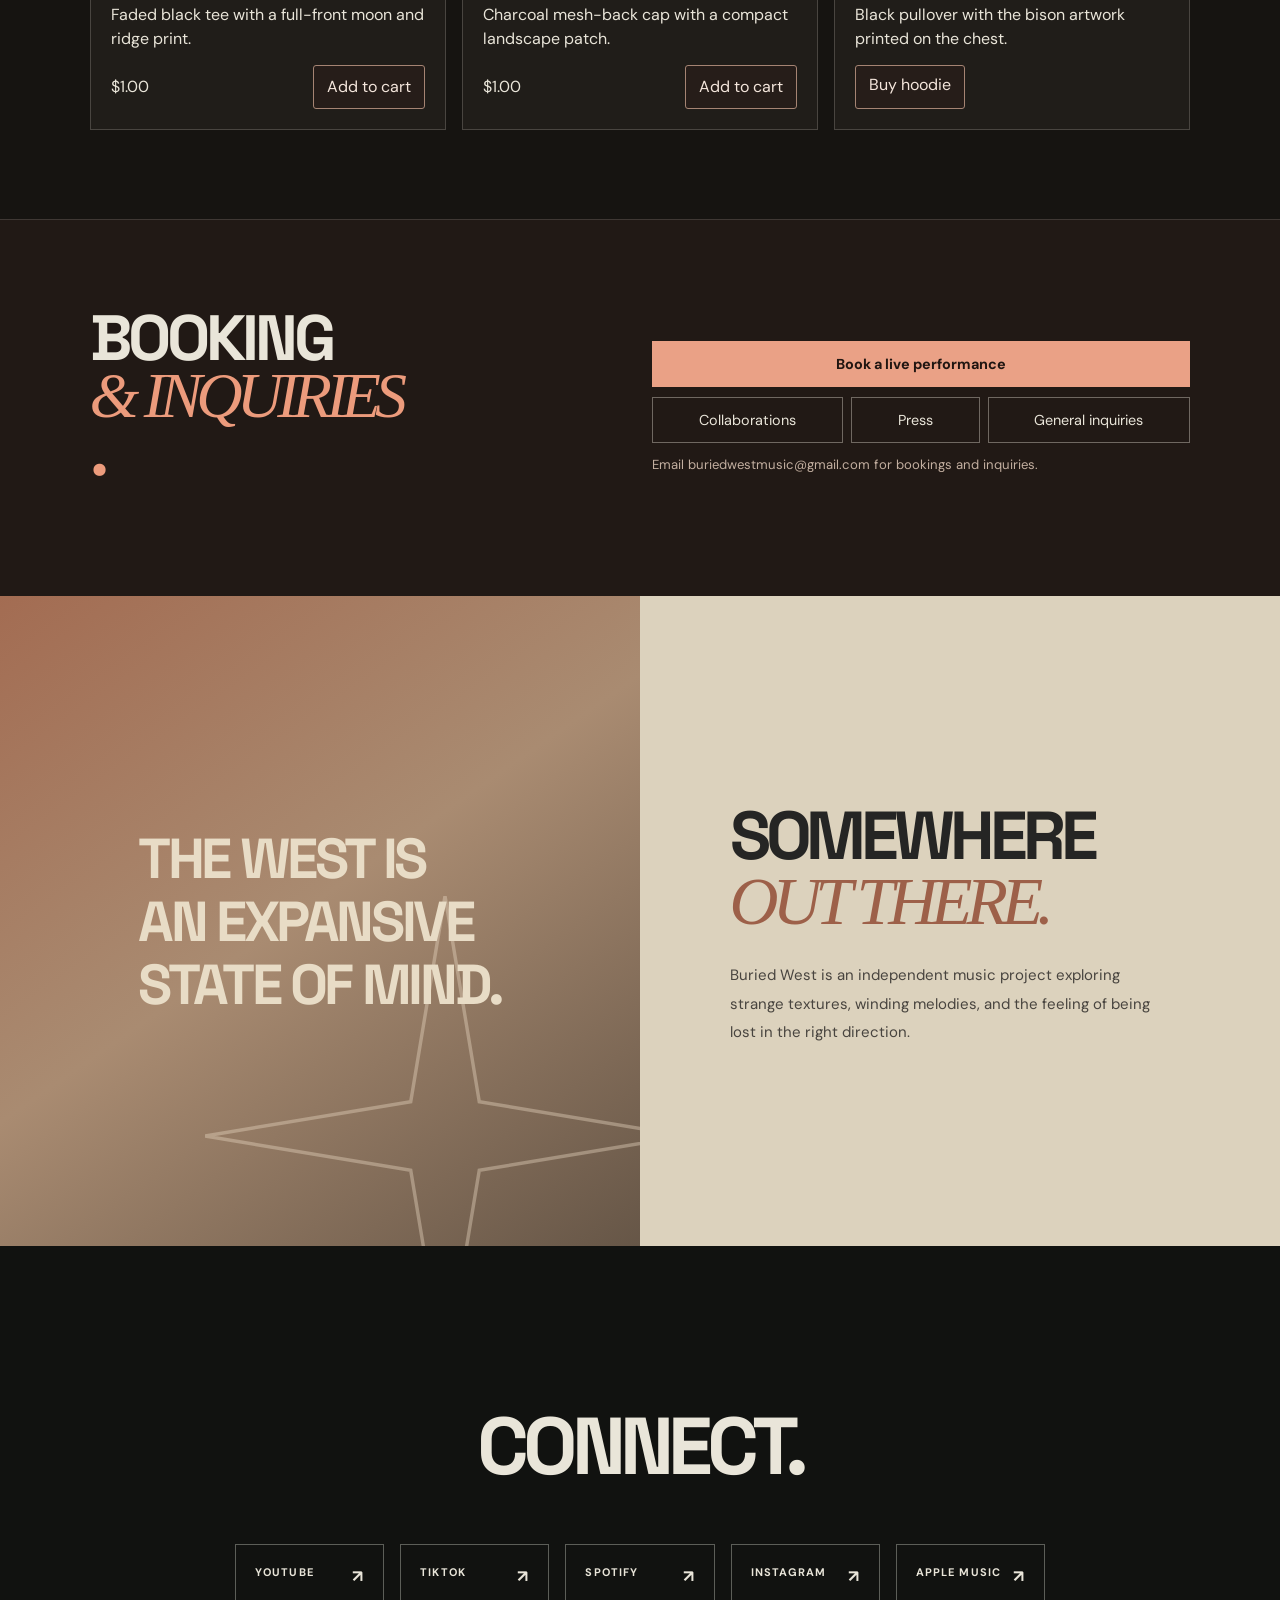
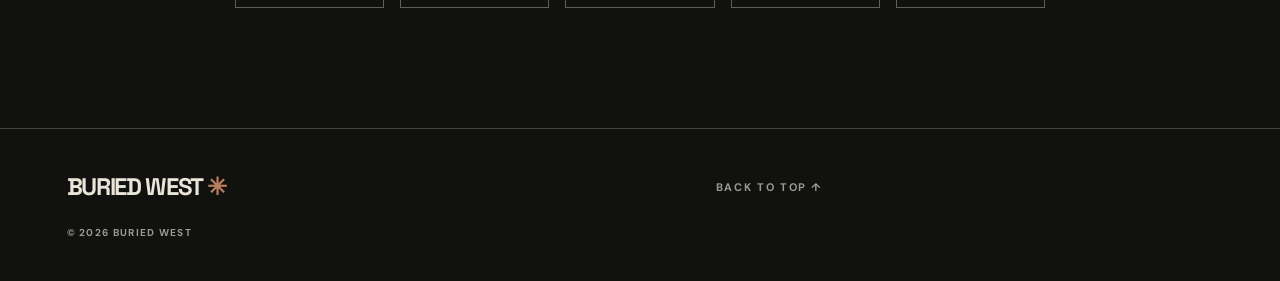
==== commit 8fc1cf21: "Show the bison print on the hoodie mockup" ====
--- a/index.html
+++ b/index.html
@@ -89,8 +89,8 @@
             <div class="shop-copy"><h4>Moonrise Trucker Hat</h4><p>Charcoal mesh-back cap with a compact landscape patch.</p><div class="store-item-actions"><span>$1.00</span><button type="button" class="store-button" data-product="Moonrise Trucker Hat" aria-label="Add Moonrise Trucker Hat to cart">Add to cart</button></div></div>
           </article>
           <article class="shop-card">
-            <div class="merch-art"><a href="moonrise-hoodie-front.webp" target="_blank" rel="noopener" aria-label="View the front of the Moonrise Hoodie in a new tab" style="display:block;width:100%;height:100%"><img src="moonrise-hoodie-front.webp" alt="Front of the Moonrise Hoodie" width="1400" height="1400" loading="lazy" style="object-fit:contain"></a></div>
-            <div class="shop-copy"><h4>Moonrise Hoodie</h4><p>Black pullover with the rust-red moon and layered ridges centered on the chest.</p><div class="store-item-actions"><a class="store-button" href="https://square.link/u/uBnZDCUt">Buy hoodie</a></div></div>
+            <div class="merch-art"><a href="moonrise-hoodie-front.webp" target="_blank" rel="noopener" aria-label="View the Moonrise Hoodie print artwork in a new tab" style="display:block;width:100%;height:100%"><svg xmlns="http://www.w3.org/2000/svg" viewBox="0 0 400 300" aria-hidden="true" style="display:block;width:100%;height:auto"><defs><radialGradient id="cloth" cx=".44" cy=".24"><stop stop-color="#3b3a37"/><stop offset="1" stop-color="#171917"/></radialGradient><pattern id="mesh" width="6" height="6" patternUnits="userSpaceOnUse"><rect width="6" height="6" fill="#282a27"/><circle cx="3" cy="3" r="1.2" fill="#575650"/></pattern></defs><ellipse cx="200" cy="266" rx="116" ry="11" fill="#000" opacity=".3"/><g fill="url(#cloth)" stroke="#676158" stroke-width="1.3" stroke-linejoin="round"><path d="M150 101c-9-44 10-68 50-68s59 24 50 68l43 15 41 122-45 13-23-72 2 77H132l2-77-23 72-45-13 41-122z"/><path d="M150 101q50 37 100 0m-75 16-7 45m57-45 7 45m-60 45h56l18 28h-92z" fill="none"/></g><image href="moonrise-hoodie-front.webp" x="158" y="116" width="84" height="84"/></svg></a></div>
+            <div class="shop-copy"><h4>Moonrise Hoodie</h4><p>Black pullover with the bison artwork printed on the chest.</p><div class="store-item-actions"><a class="store-button" href="https://square.link/u/uBnZDCUt">Buy hoodie</a></div></div>
           </article>
         </div>
       </section>
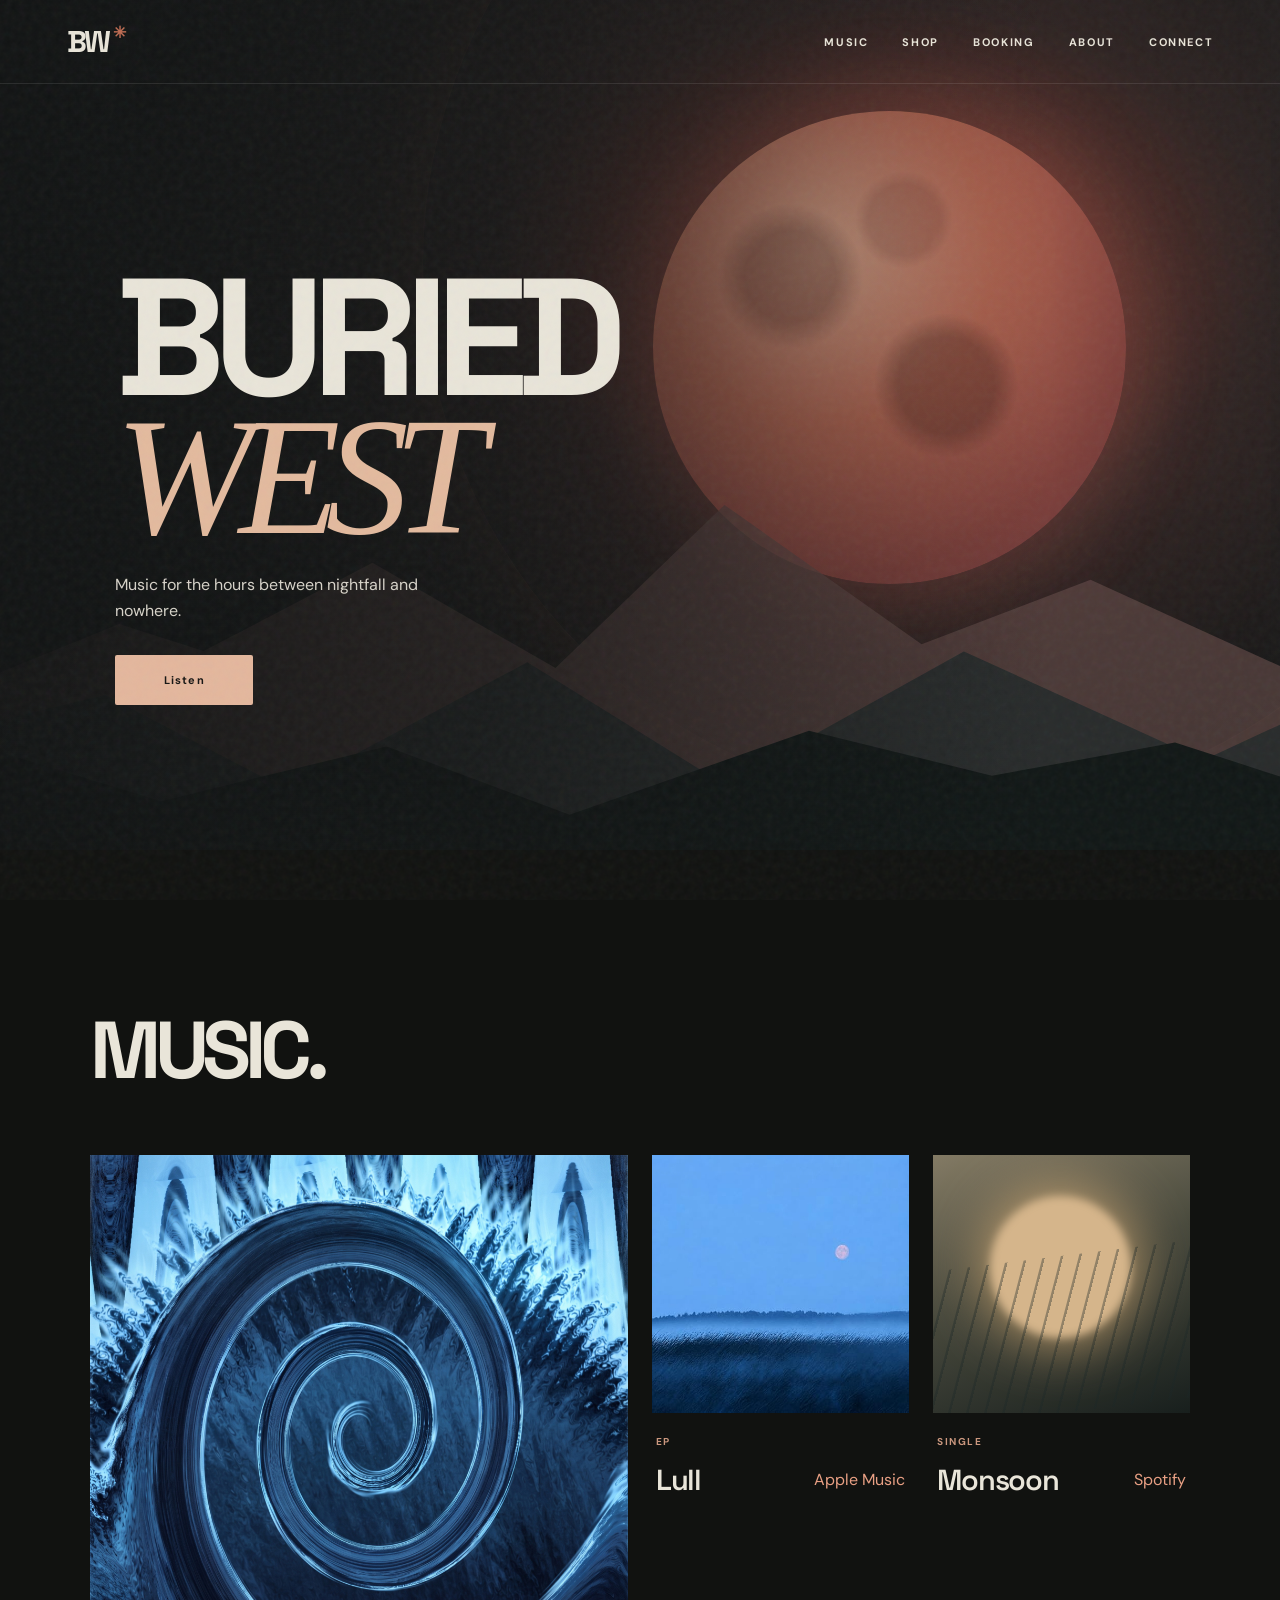
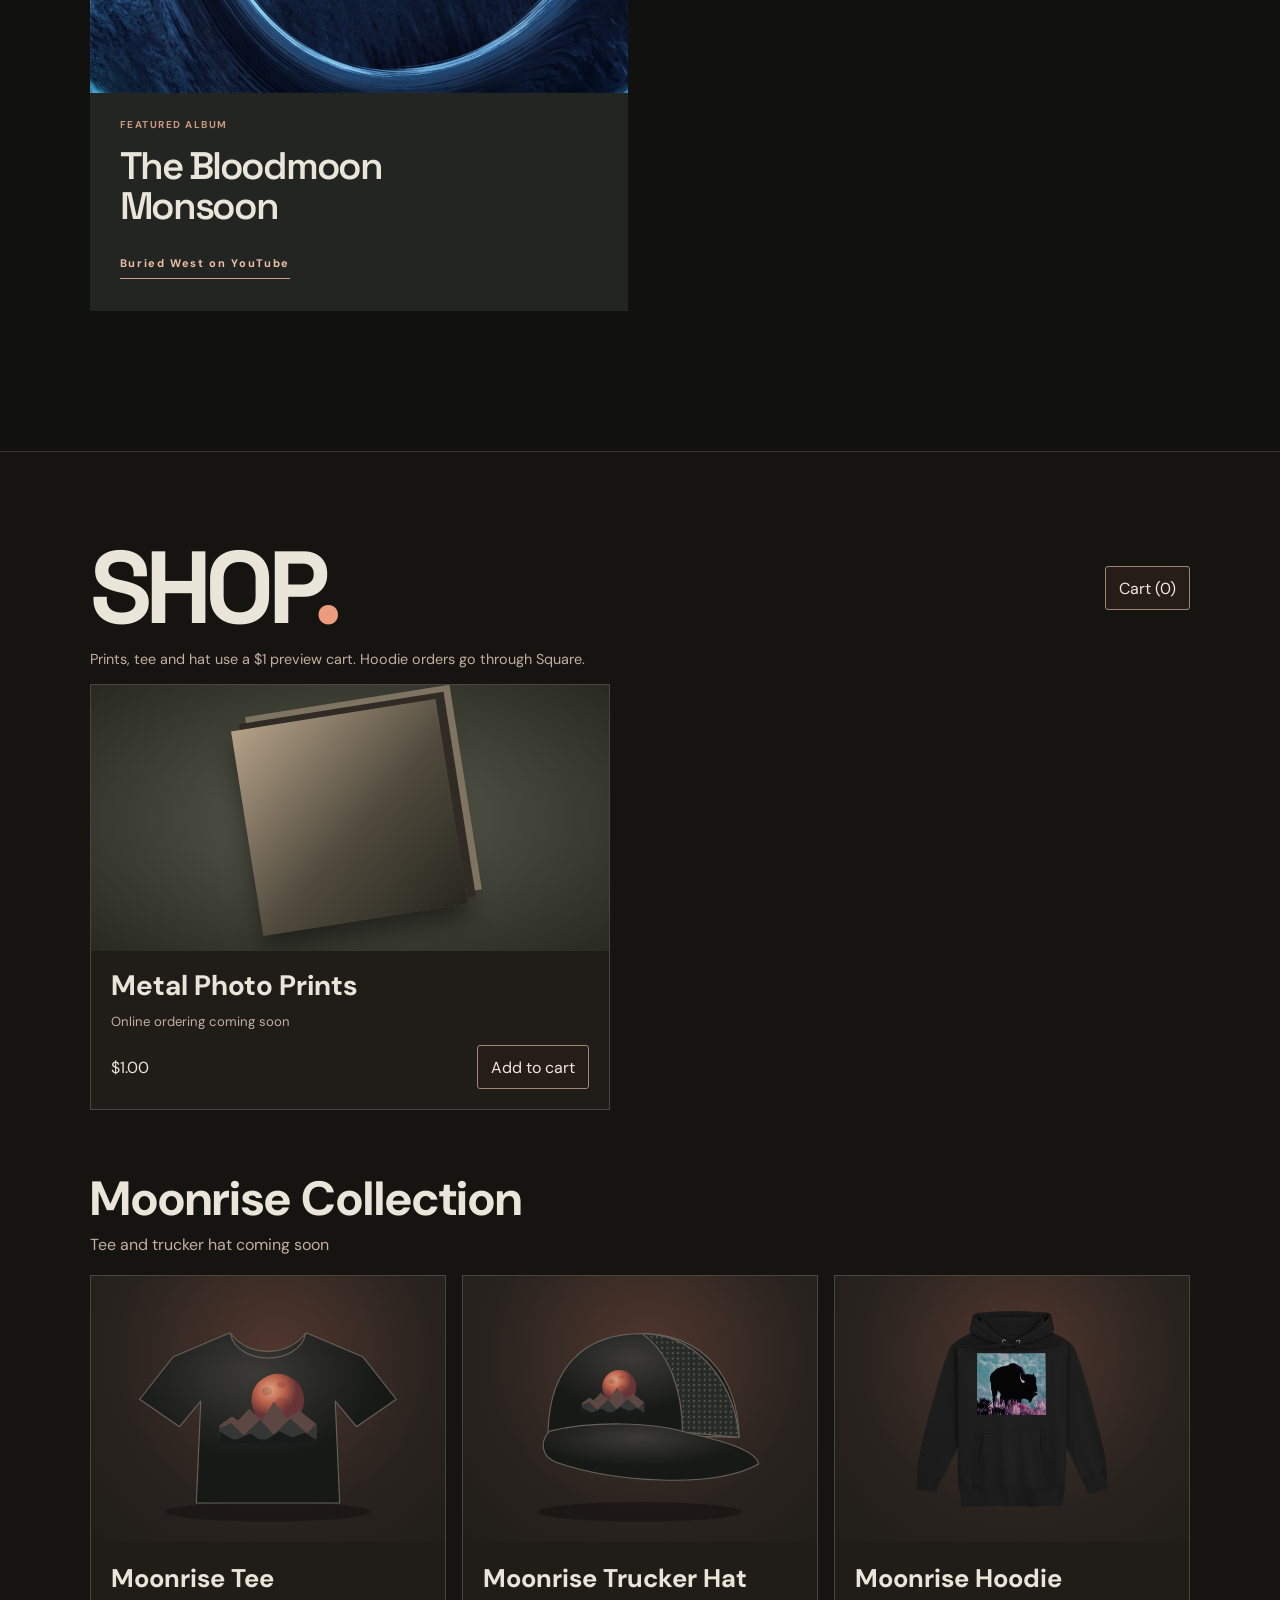
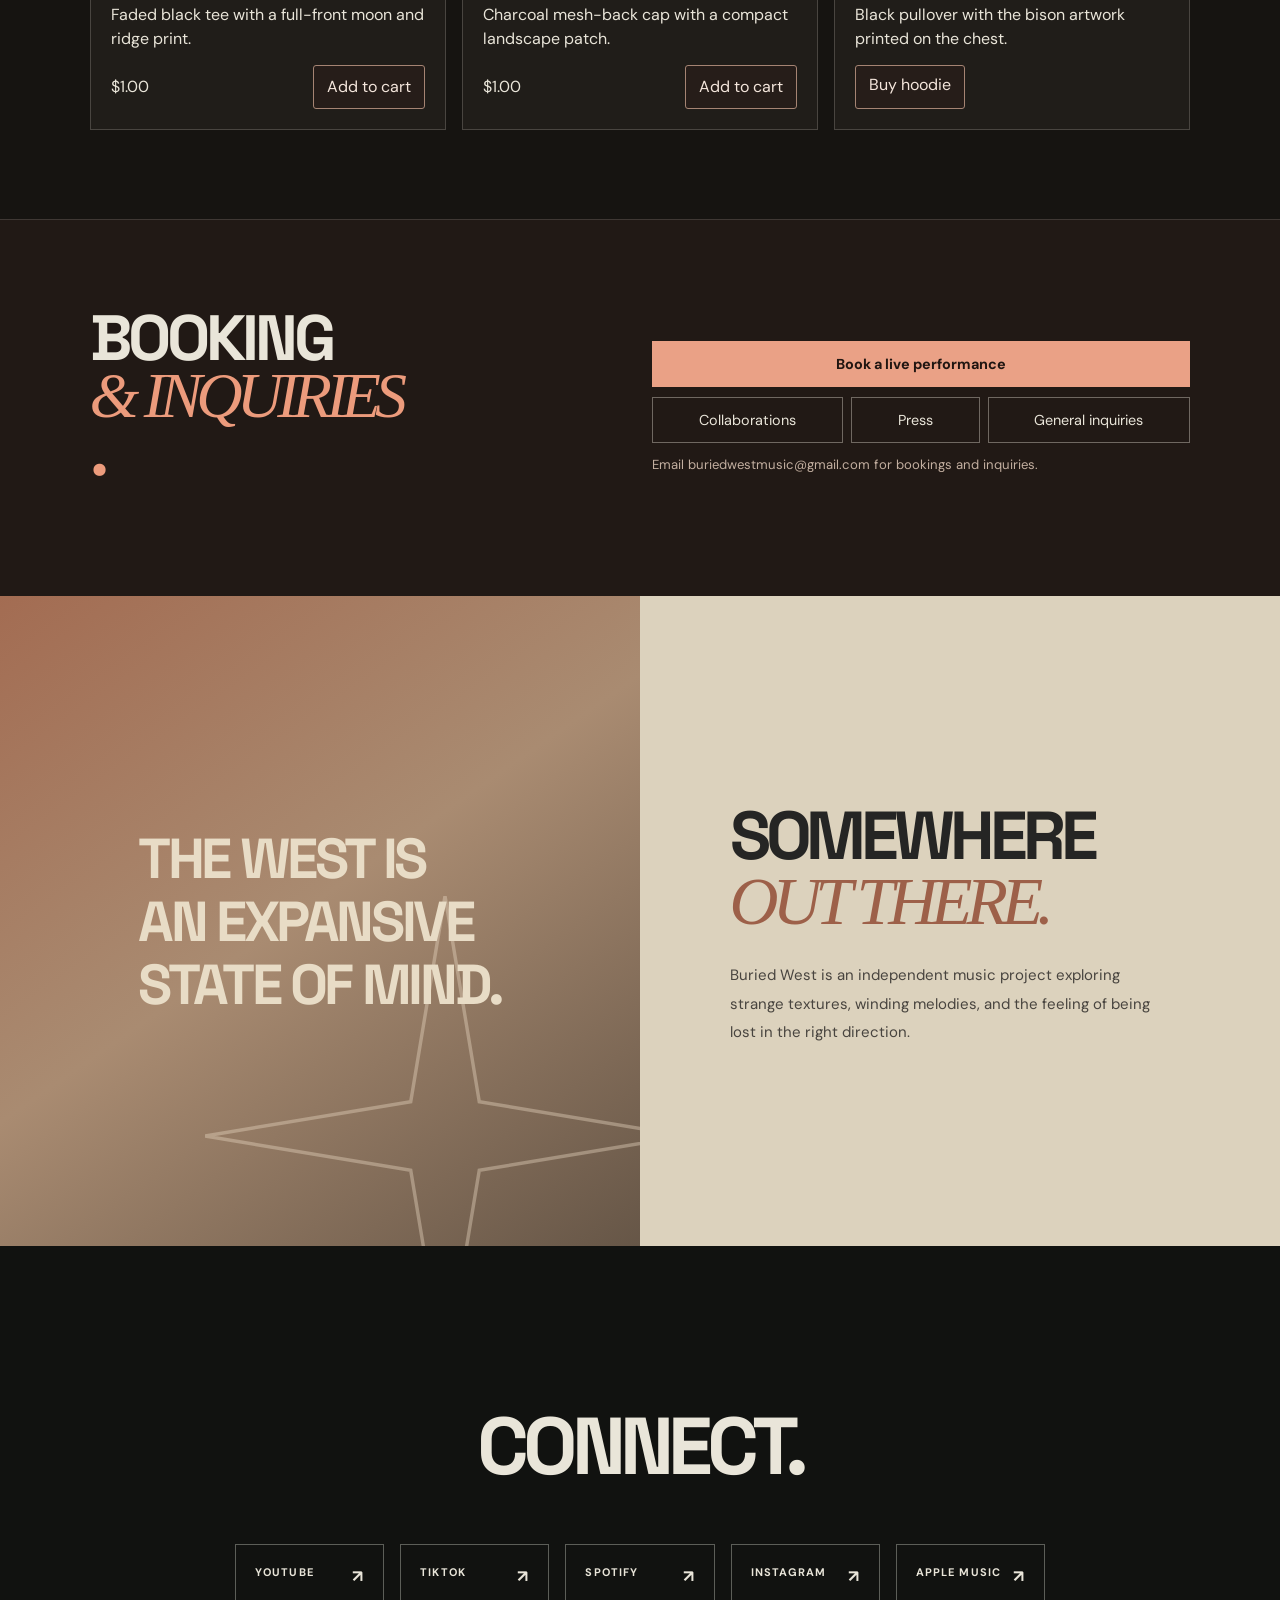
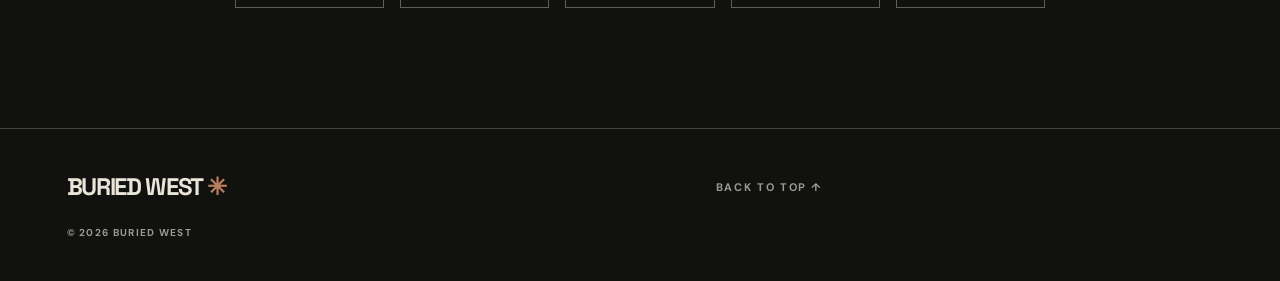
==== commit 21df2845: "Use the supplied Moonrise Hoodie product photo" ====
--- a/index.html
+++ b/index.html
@@ -89,7 +89,7 @@
             <div class="shop-copy"><h4>Moonrise Trucker Hat</h4><p>Charcoal mesh-back cap with a compact landscape patch.</p><div class="store-item-actions"><span>$1.00</span><button type="button" class="store-button" data-product="Moonrise Trucker Hat" aria-label="Add Moonrise Trucker Hat to cart">Add to cart</button></div></div>
           </article>
           <article class="shop-card">
-            <div class="merch-art"><a href="moonrise-hoodie-front.webp" target="_blank" rel="noopener" aria-label="View the Moonrise Hoodie print artwork in a new tab" style="display:block;width:100%;height:100%"><svg xmlns="http://www.w3.org/2000/svg" viewBox="0 0 400 300" aria-hidden="true" style="display:block;width:100%;height:auto"><defs><radialGradient id="cloth" cx=".44" cy=".24"><stop stop-color="#3b3a37"/><stop offset="1" stop-color="#171917"/></radialGradient><pattern id="mesh" width="6" height="6" patternUnits="userSpaceOnUse"><rect width="6" height="6" fill="#282a27"/><circle cx="3" cy="3" r="1.2" fill="#575650"/></pattern></defs><ellipse cx="200" cy="266" rx="116" ry="11" fill="#000" opacity=".3"/><g fill="url(#cloth)" stroke="#676158" stroke-width="1.3" stroke-linejoin="round"><path d="M150 101c-9-44 10-68 50-68s59 24 50 68l43 15 41 122-45 13-23-72 2 77H132l2-77-23 72-45-13 41-122z"/><path d="M150 101q50 37 100 0m-75 16-7 45m57-45 7 45m-60 45h56l18 28h-92z" fill="none"/></g><image href="moonrise-hoodie-front.webp" x="158" y="116" width="84" height="84"/></svg></a></div>
+            <div class="merch-art"><a href="moonrise-hoodie-product.webp" target="_blank" rel="noopener" aria-label="Enlarge the Moonrise Hoodie product photo"><img src="moonrise-hoodie-product.webp" alt="Black Moonrise Hoodie with a blue and purple bison print on the chest" width="1536" height="2048" loading="lazy" style="aspect-ratio:4/3;object-fit:contain"></a></div>
             <div class="shop-copy"><h4>Moonrise Hoodie</h4><p>Black pullover with the bison artwork printed on the chest.</p><div class="store-item-actions"><a class="store-button" href="https://square.link/u/uBnZDCUt">Buy hoodie</a></div></div>
           </article>
         </div>
